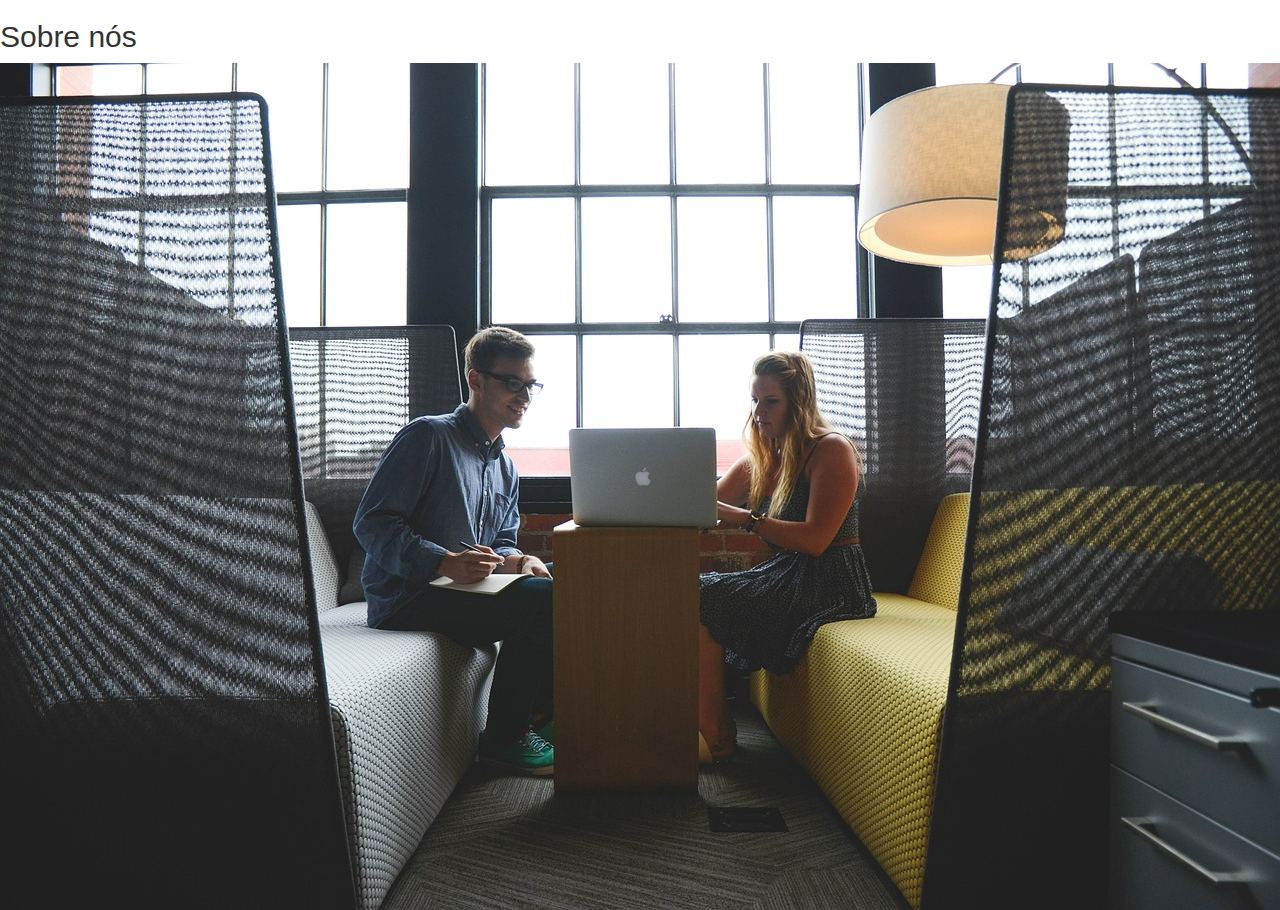
==== index.html @ f566f968 "Curso de Bootstrap da Alura: Aula 1" ====
<!DOCTYPE html>
<html lang="en">
<head>
    <meta charset="UTF-8">
    <link rel="stylesheet"
          href="https://maxcdn.bootstrapcdn.com/bootstrap/3.3.7/css/bootstrap.min.css"
          integrity="sha384-BVYiiSIFeK1dGmJRAkycuHAHRg32OmUcww7on3RYdg4Va+PmSTsz/K68vbdEjh4u"
          crossorigin="anonymous">
    <meta name="viewport" content="width=device-width, initial-scale=1">
    <title>Title</title>
</head>
<body>
    <h2>Sobre nós</h2>
    <img class="img-responsive" src="img/empresa.jpg" alt="Duas pessoas olhando um notebook">

</body>
</html>
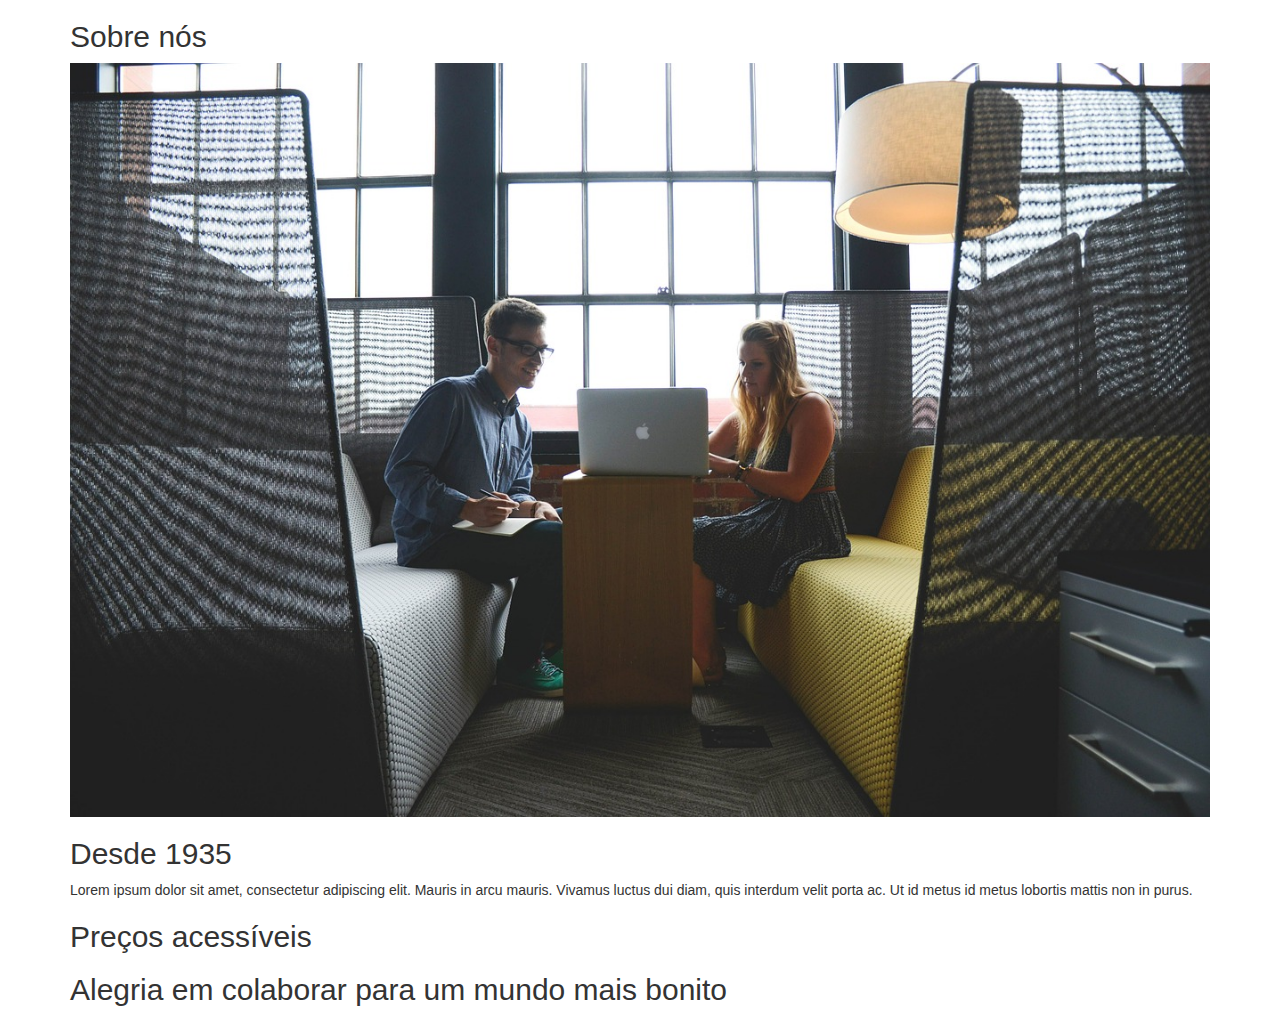
==== commit 801f2d71: "Curso de Bootstrap da Alura: Aula 2 - Fazendo seção sobre nós" ====
--- a/index.html
+++ b/index.html
@@ -6,12 +6,37 @@
           href="https://maxcdn.bootstrapcdn.com/bootstrap/3.3.7/css/bootstrap.min.css"
           integrity="sha384-BVYiiSIFeK1dGmJRAkycuHAHRg32OmUcww7on3RYdg4Va+PmSTsz/K68vbdEjh4u"
           crossorigin="anonymous">
+
     <meta name="viewport" content="width=device-width, initial-scale=1">
     <title>Title</title>
 </head>
 <body>
-    <h2>Sobre nós</h2>
-    <img class="img-responsive" src="img/empresa.jpg" alt="Duas pessoas olhando um notebook">
+    <div class="container">
+        <h2>Sobre nós</h2>
+        <img class="img-responsive" src="img/empresa.jpg" alt="Duas pessoas olhando um notebook">
 
+        <h2 data-toggle="collapse" data-target="#primeiro-paragrafo">Desde 1935</h2>
+        <p id="primeiro-paragrafo" class="collapse in">
+            Lorem ipsum dolor sit amet, consectetur adipiscing elit. Mauris in arcu mauris.
+            Vivamus luctus dui diam, quis interdum velit porta ac. Ut id metus id metus lobortis mattis non in purus.
+        </p>
+
+        <h2 data-toggle="collapse" data-target="#segundo-paragrafo">Preços acessíveis</h2>
+        <p id="segundo-paragrafo" class="collapse">
+            Lorem ipsum dolor sit amet, consectetur adipiscing elit. Mauris in arcu mauris.
+            Vivamus luctus dui diam, quis interdum velit porta ac. Ut id metus id metus lobortis mattis non in purus.
+        </p>
+
+        <h2 data-toggle="collapse" data-target="#terceiro-paragrafo">Alegria em colaborar para um mundo mais bonito</h2>
+        <p id="terceiro-paragrafo" class="collapse">
+            Lorem ipsum dolor sit amet, consectetur adipiscing elit. Mauris in arcu mauris.
+            Vivamus luctus dui diam, quis interdum velit porta ac. Ut id metus id metus lobortis mattis non in purus.
+        </p>
+    </div>
+
+<script src="https://code.jquery.com/jquery-1.12.4.min.js"></script>
+<script src="https://maxcdn.bootstrapcdn.com/bootstrap/3.3.7/js/bootstrap.min.js"
+            integrity="sha384-Tc5IQib027qvyjSMfHjOMaLkfuWVxZxUPnCJA7l2mCWNIpG9mGCD8wGNIcPD7Txa"
+            crossorigin="anonymous"></script>
 </body>
 </html>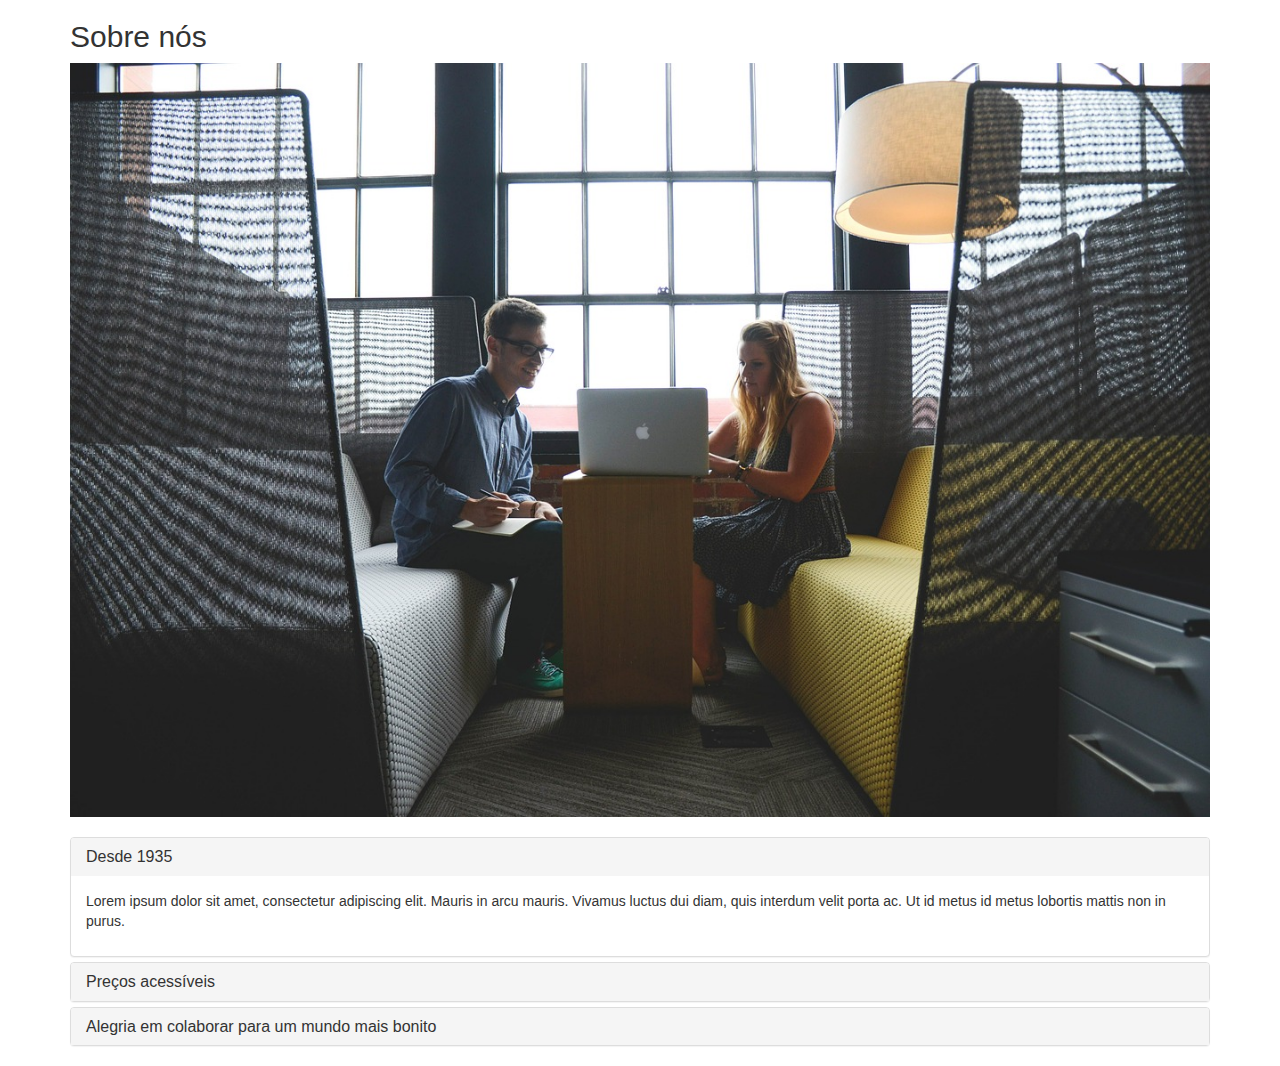
==== commit 3f2c16bc: "Curso de Bootstrap da Alura: Aula 2 - Estilizando seção sobre nós" ====
--- a/index.html
+++ b/index.html
@@ -8,6 +8,7 @@
           crossorigin="anonymous">
 
     <meta name="viewport" content="width=device-width, initial-scale=1">
+    <link rel="stylesheet" href="css/style.css">
     <title>Title</title>
 </head>
 <body>
@@ -15,23 +16,56 @@
         <h2>Sobre nós</h2>
         <img class="img-responsive" src="img/empresa.jpg" alt="Duas pessoas olhando um notebook">
 
-        <h2 data-toggle="collapse" data-target="#primeiro-paragrafo">Desde 1935</h2>
-        <p id="primeiro-paragrafo" class="collapse in">
-            Lorem ipsum dolor sit amet, consectetur adipiscing elit. Mauris in arcu mauris.
-            Vivamus luctus dui diam, quis interdum velit porta ac. Ut id metus id metus lobortis mattis non in purus.
-        </p>
+        <div class="panel-group" id="paineis-sobre">
+            <div class="panel panel-default">
+                <div class="panel-heading">
+                    <h3 class="panel-title" data-toggle="collapse" data-target="#primeiro-paragrafo" data-parent="#paineis-sobre">
+                        Desde 1935
+                    </h3>
+                </div>
+                <div id="primeiro-paragrafo" class="collapse in">
+                    <div class="panel-body">
+                        <p>
+                            Lorem ipsum dolor sit amet, consectetur adipiscing elit. Mauris in arcu mauris.
+                            Vivamus luctus dui diam, quis interdum velit porta ac. Ut id metus id metus lobortis mattis non in purus.
+                        </p>
+                    </div>
+                </div>
+            </div>
 
-        <h2 data-toggle="collapse" data-target="#segundo-paragrafo">Preços acessíveis</h2>
-        <p id="segundo-paragrafo" class="collapse">
-            Lorem ipsum dolor sit amet, consectetur adipiscing elit. Mauris in arcu mauris.
-            Vivamus luctus dui diam, quis interdum velit porta ac. Ut id metus id metus lobortis mattis non in purus.
-        </p>
+            <div class="panel panel-default">
+                <div class="panel-heading">
+                    <h3 class="panel-title" data-toggle="collapse" data-target="#segundo-paragrafo" data-parent="#paineis-sobre">
+                        Preços acessíveis
+                    </h3>
+                </div>
+                <div id="segundo-paragrafo" class="collapse">
+                    <div class="panel-body">
+                        <p>
+                            Lorem ipsum dolor sit amet, consectetur adipiscing elit. Mauris in arcu mauris.
+                            Vivamus luctus dui diam, quis interdum velit porta ac. Ut id metus id metus lobortis mattis non in purus.
+                        </p>
+                    </div>
+                </div>
+            </div>
 
-        <h2 data-toggle="collapse" data-target="#terceiro-paragrafo">Alegria em colaborar para um mundo mais bonito</h2>
-        <p id="terceiro-paragrafo" class="collapse">
-            Lorem ipsum dolor sit amet, consectetur adipiscing elit. Mauris in arcu mauris.
-            Vivamus luctus dui diam, quis interdum velit porta ac. Ut id metus id metus lobortis mattis non in purus.
-        </p>
+            <div class="panel panel-default">
+                <div class="panel-heading">
+                    <h3 class="panel-title" data-toggle="collapse" data-target="#terceiro-paragrafo" data-parent="#paineis-sobre">
+                        Alegria em colaborar para um mundo mais bonito
+                    </h3>
+                </div>
+                <div id="terceiro-paragrafo" class="collapse">
+                    <div class="panel-body">
+                        <p>
+                            Lorem ipsum dolor sit amet, consectetur adipiscing elit. Mauris in arcu mauris.
+                            Vivamus luctus dui diam, quis interdum velit porta ac. Ut id metus id metus lobortis mattis non in purus.
+                        </p>
+                    </div>
+                </div>
+            </div>
+        </div>
+
     </div>
 
 <script src="https://code.jquery.com/jquery-1.12.4.min.js"></script>
--- a/css/style.css
+++ b/css/style.css
@@ -0,0 +1,3 @@
+#paineis-sobre {
+    margin-top: 20px;
+}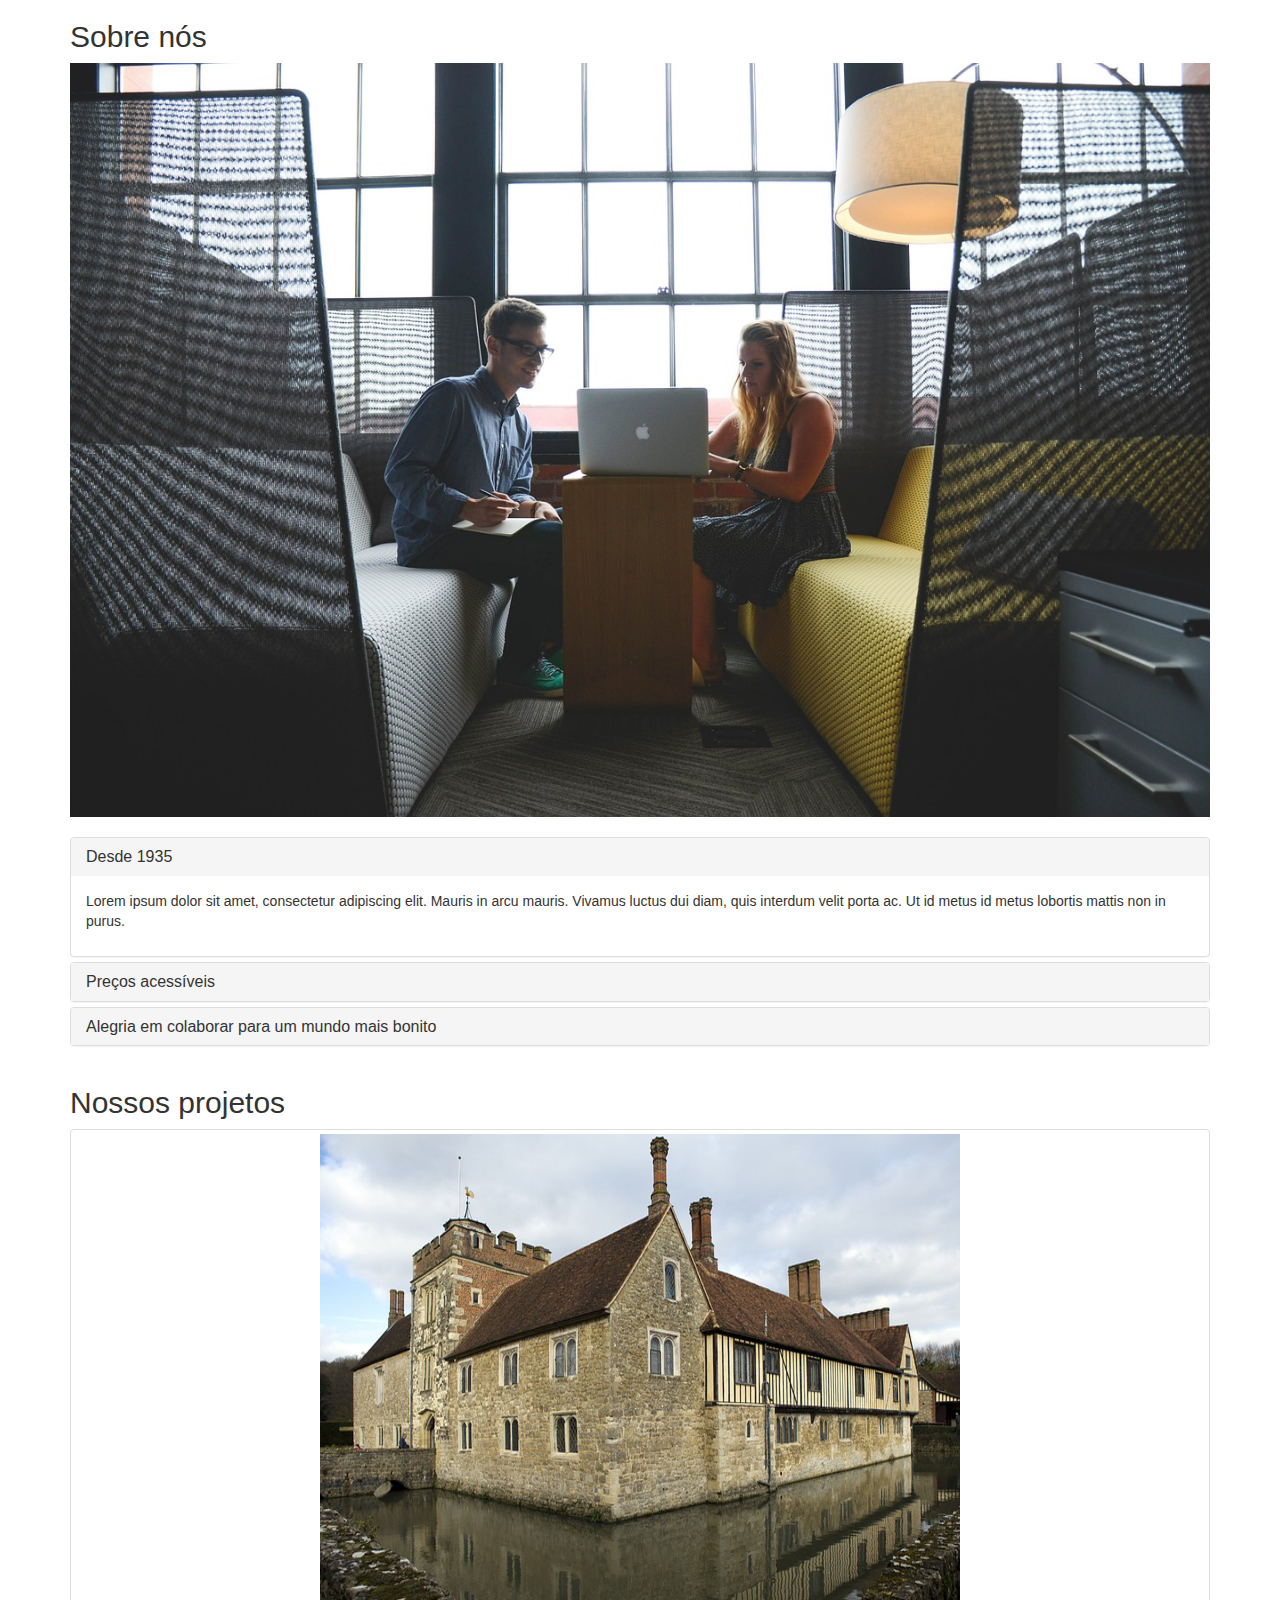
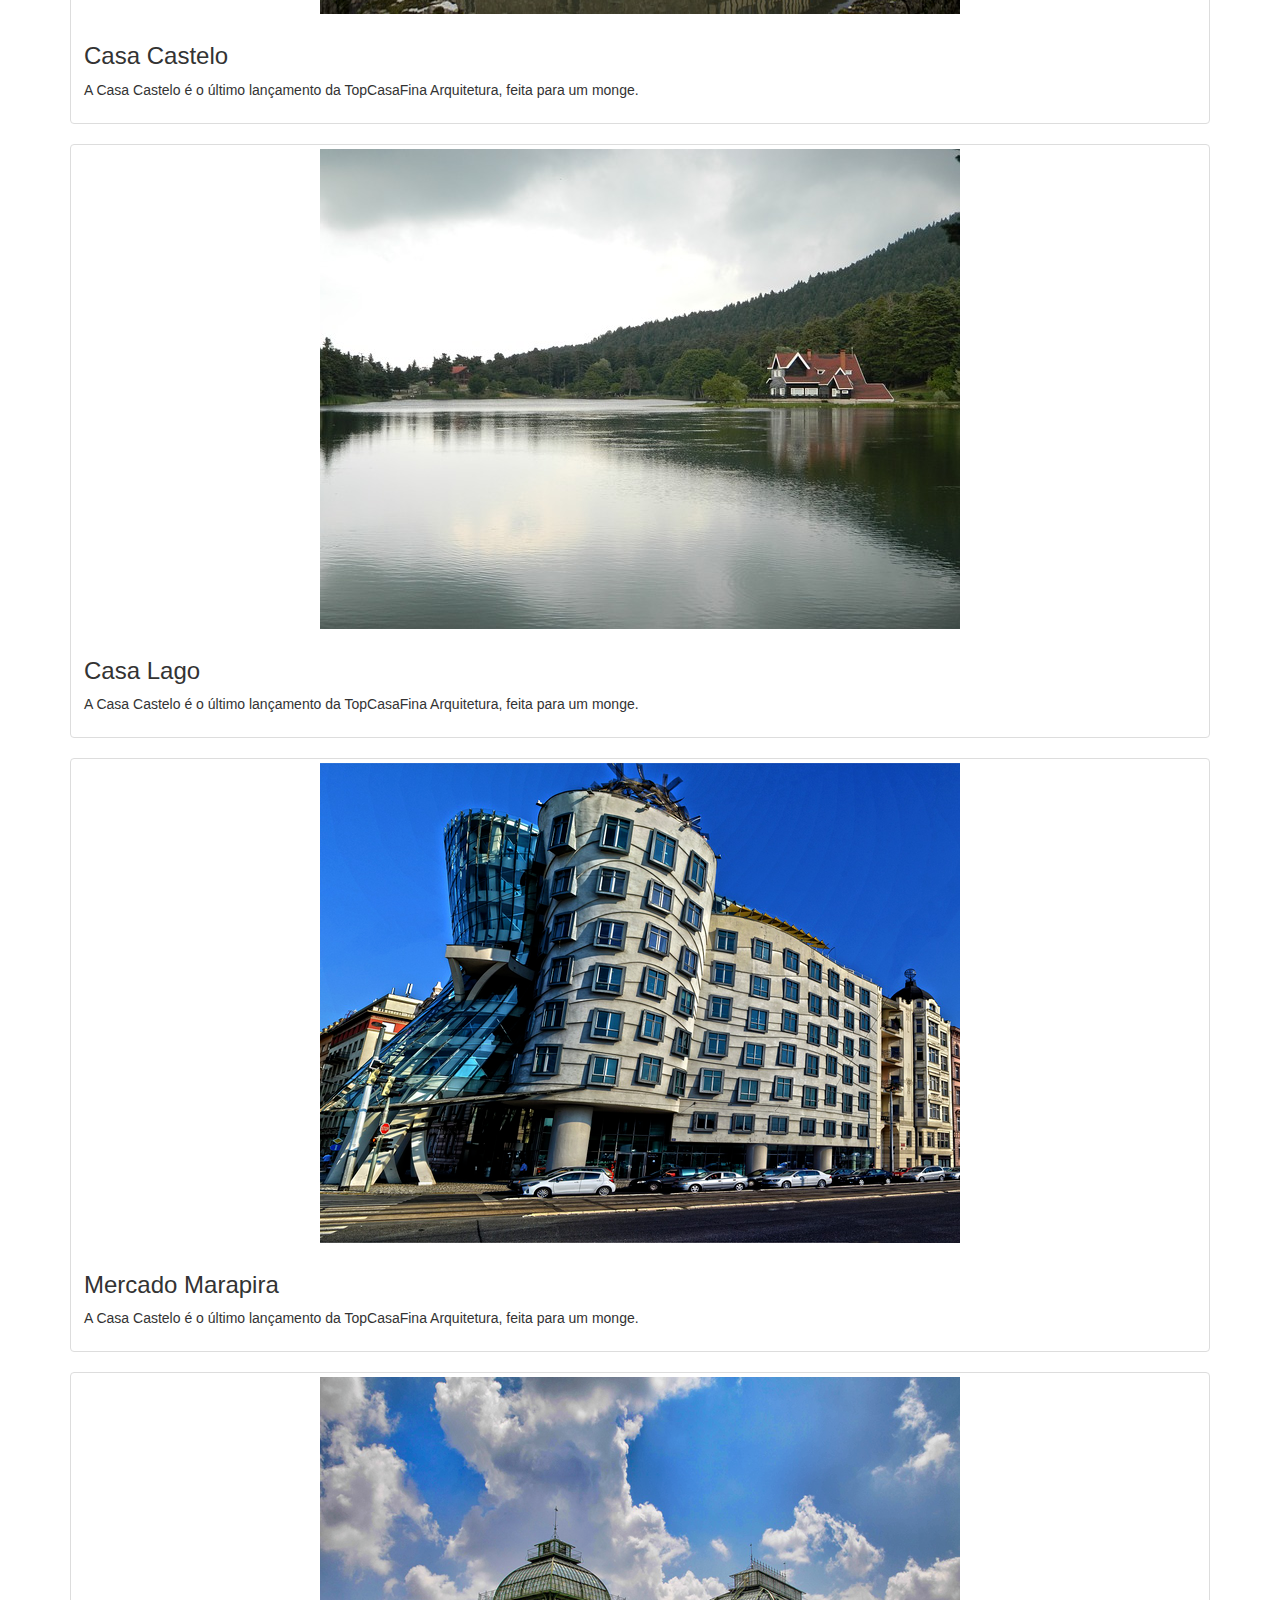
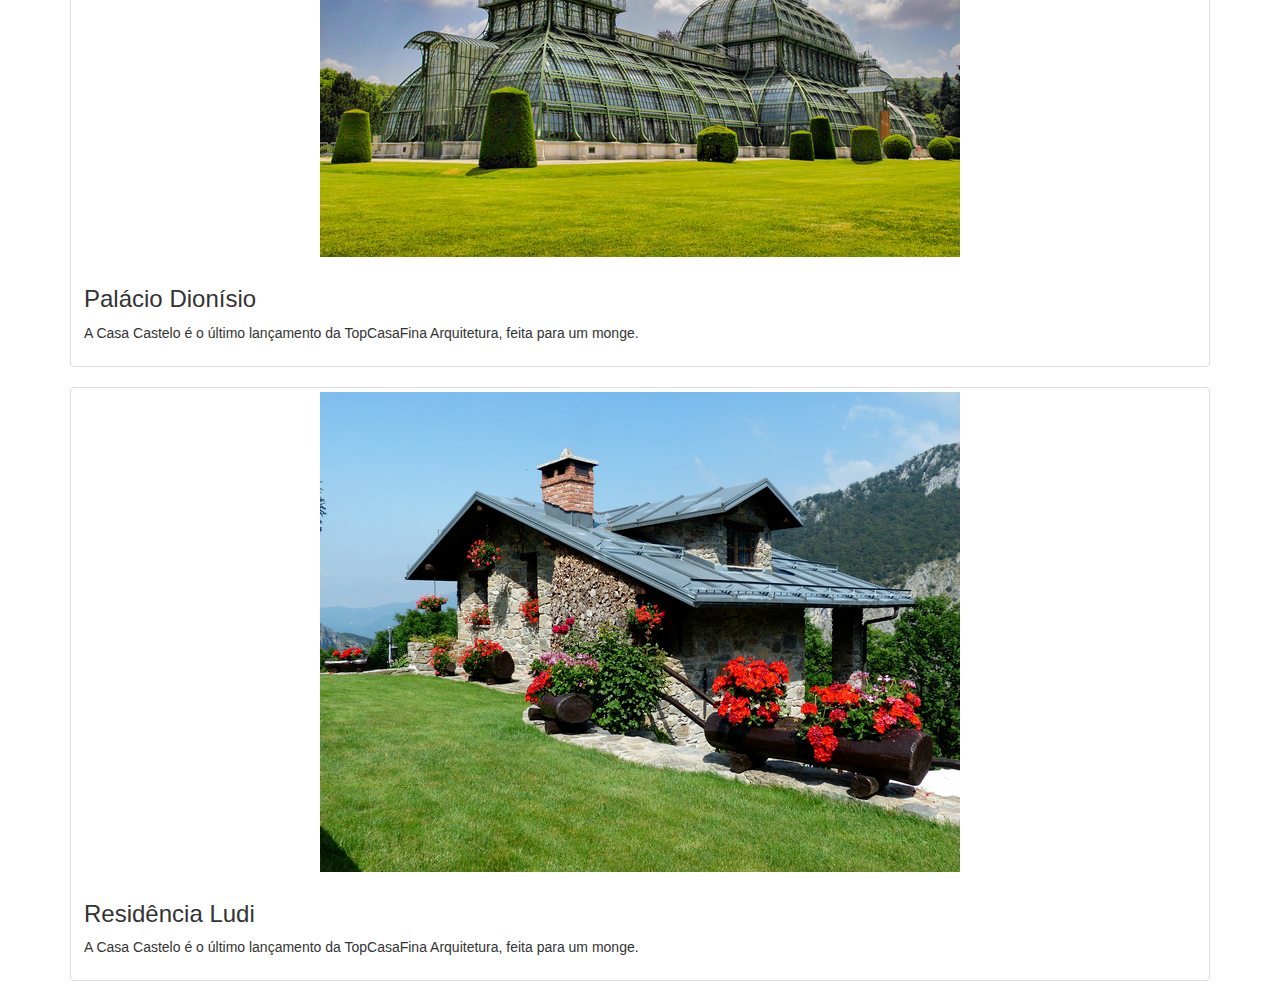
==== commit 689b808b: "Curso de Bootstrap da Alura: Aula 3 - Mostrando os projetos da empresa" ====
--- a/index.html
+++ b/index.html
@@ -12,61 +12,105 @@
     <title>Title</title>
 </head>
 <body>
-    <div class="container">
-        <h2>Sobre nós</h2>
-        <img class="img-responsive" src="img/empresa.jpg" alt="Duas pessoas olhando um notebook">
+<div class="container">
+    <h2>Sobre nós</h2>
+    <img class="img-responsive" src="img/empresa.jpg" alt="Duas pessoas olhando um notebook">
 
-        <div class="panel-group" id="paineis-sobre">
-            <div class="panel panel-default">
-                <div class="panel-heading">
-                    <h3 class="panel-title" data-toggle="collapse" data-target="#primeiro-paragrafo" data-parent="#paineis-sobre">
-                        Desde 1935
-                    </h3>
-                </div>
-                <div id="primeiro-paragrafo" class="collapse in">
-                    <div class="panel-body">
-                        <p>
-                            Lorem ipsum dolor sit amet, consectetur adipiscing elit. Mauris in arcu mauris.
-                            Vivamus luctus dui diam, quis interdum velit porta ac. Ut id metus id metus lobortis mattis non in purus.
-                        </p>
-                    </div>
-                </div>
+    <div class="panel-group" id="paineis-sobre">
+        <div class="panel panel-default">
+            <div class="panel-heading">
+                <h3 class="panel-title" data-toggle="collapse" data-target="#primeiro-paragrafo" data-parent="#paineis-sobre">
+                    Desde 1935
+                </h3>
             </div>
-
-            <div class="panel panel-default">
-                <div class="panel-heading">
-                    <h3 class="panel-title" data-toggle="collapse" data-target="#segundo-paragrafo" data-parent="#paineis-sobre">
-                        Preços acessíveis
-                    </h3>
-                </div>
-                <div id="segundo-paragrafo" class="collapse">
-                    <div class="panel-body">
-                        <p>
-                            Lorem ipsum dolor sit amet, consectetur adipiscing elit. Mauris in arcu mauris.
-                            Vivamus luctus dui diam, quis interdum velit porta ac. Ut id metus id metus lobortis mattis non in purus.
-                        </p>
-                    </div>
-                </div>
-            </div>
-
-            <div class="panel panel-default">
-                <div class="panel-heading">
-                    <h3 class="panel-title" data-toggle="collapse" data-target="#terceiro-paragrafo" data-parent="#paineis-sobre">
-                        Alegria em colaborar para um mundo mais bonito
-                    </h3>
-                </div>
-                <div id="terceiro-paragrafo" class="collapse">
-                    <div class="panel-body">
-                        <p>
-                            Lorem ipsum dolor sit amet, consectetur adipiscing elit. Mauris in arcu mauris.
-                            Vivamus luctus dui diam, quis interdum velit porta ac. Ut id metus id metus lobortis mattis non in purus.
-                        </p>
-                    </div>
+            <div id="primeiro-paragrafo" class="collapse in">
+                <div class="panel-body">
+                    <p>
+                        Lorem ipsum dolor sit amet, consectetur adipiscing elit. Mauris in arcu mauris.
+                        Vivamus luctus dui diam, quis interdum velit porta ac. Ut id metus id metus lobortis mattis non in purus.
+                    </p>
                 </div>
             </div>
         </div>
 
+        <div class="panel panel-default">
+            <div class="panel-heading">
+                <h3 class="panel-title" data-toggle="collapse" data-target="#segundo-paragrafo" data-parent="#paineis-sobre">
+                    Preços acessíveis
+                </h3>
+            </div>
+            <div id="segundo-paragrafo" class="collapse">
+                <div class="panel-body">
+                    <p>
+                        Lorem ipsum dolor sit amet, consectetur adipiscing elit. Mauris in arcu mauris.
+                        Vivamus luctus dui diam, quis interdum velit porta ac. Ut id metus id metus lobortis mattis non in purus.
+                    </p>
+                </div>
+            </div>
+        </div>
+
+        <div class="panel panel-default">
+            <div class="panel-heading">
+                <h3 class="panel-title" data-toggle="collapse" data-target="#terceiro-paragrafo" data-parent="#paineis-sobre">
+                    Alegria em colaborar para um mundo mais bonito
+                </h3>
+            </div>
+            <div id="terceiro-paragrafo" class="collapse">
+                <div class="panel-body">
+                    <p>
+                        Lorem ipsum dolor sit amet, consectetur adipiscing elit. Mauris in arcu mauris.
+                        Vivamus luctus dui diam, quis interdum velit porta ac. Ut id metus id metus lobortis mattis non in purus.
+                    </p>
+                </div>
+            </div>
+        </div>
     </div>
+
+</div>
+
+<div class="container">
+    <h2>Nossos projetos</h2>
+
+    <figure class="thumbnail">
+        <img src="img/projetos/casa-castelo.png" alt="Foto da Casa Castelo">
+        <figcaption class="caption">
+            <h3>Casa Castelo</h3>
+            <p>A Casa Castelo é o último lançamento da TopCasaFina Arquitetura, feita para um monge.</p>
+        </figcaption>
+    </figure>
+
+    <figure class="thumbnail">
+        <img src="img/projetos/casa-lago.png" alt="Foto da Casa Lago">
+        <figcaption class="caption">
+            <h3>Casa Lago</h3>
+            <p>A Casa Castelo é o último lançamento da TopCasaFina Arquitetura, feita para um monge.</p>
+        </figcaption>
+    </figure>
+
+    <figure class="thumbnail">
+        <img src="img/projetos/mercado-marapira.png" alt="Foto do Mercado Marapira">
+        <figcaption class="caption">
+            <h3>Mercado Marapira</h3>
+            <p>A Casa Castelo é o último lançamento da TopCasaFina Arquitetura, feita para um monge.</p>
+        </figcaption>
+    </figure>
+
+    <figure class="thumbnail">
+        <img src="img/projetos/palacio-dionisio.png" alt="Foto do Palácio Dionísio">
+        <figcaption class="caption">
+            <h3>Palácio Dionísio</h3>
+            <p>A Casa Castelo é o último lançamento da TopCasaFina Arquitetura, feita para um monge.</p>
+        </figcaption>
+    </figure>
+
+    <figure class="thumbnail">
+        <img src="img/projetos/residencia-ludi.png" alt="Foto da Residência Ludi">
+        <figcaption class="caption">
+            <h3>Residência Ludi</h3>
+            <p>A Casa Castelo é o último lançamento da TopCasaFina Arquitetura, feita para um monge.</p>
+        </figcaption>
+    </figure>
+</div>
 
 <script src="https://code.jquery.com/jquery-1.12.4.min.js"></script>
 <script src="https://maxcdn.bootstrapcdn.com/bootstrap/3.3.7/js/bootstrap.min.js"
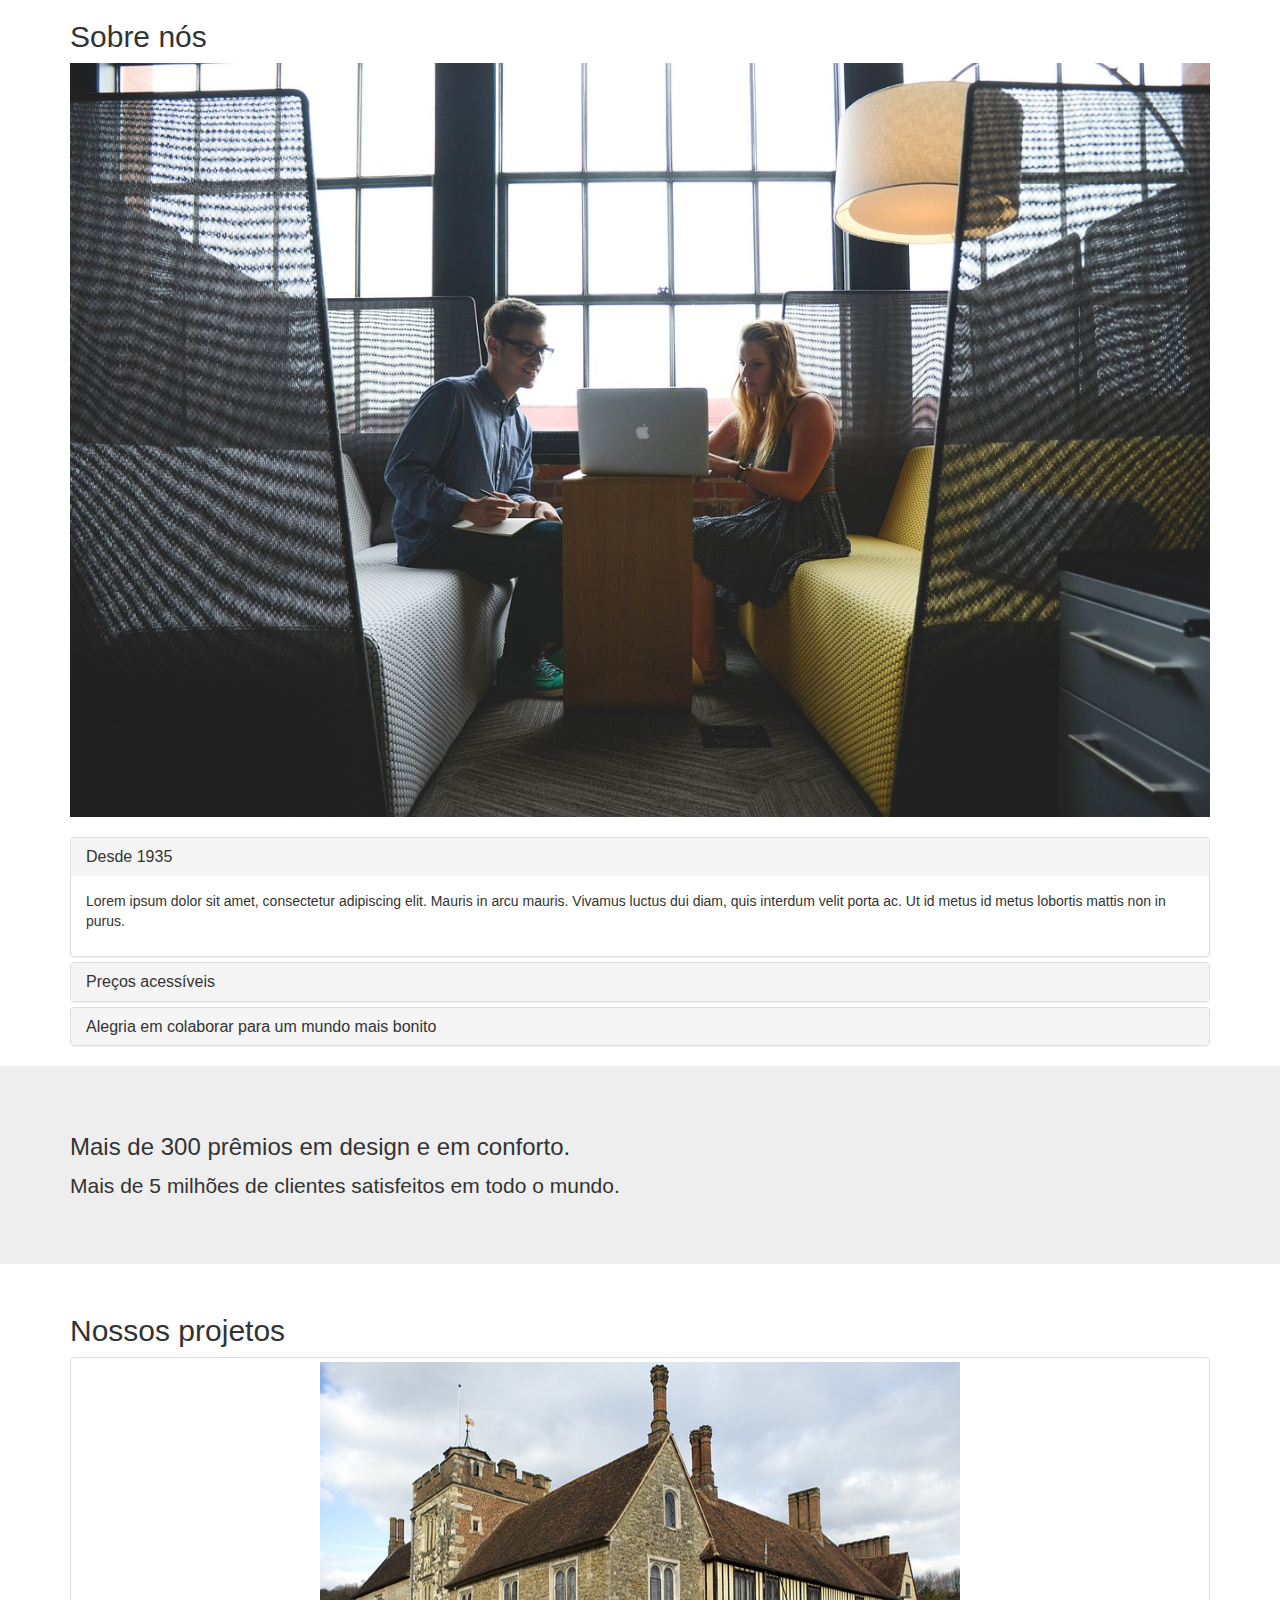
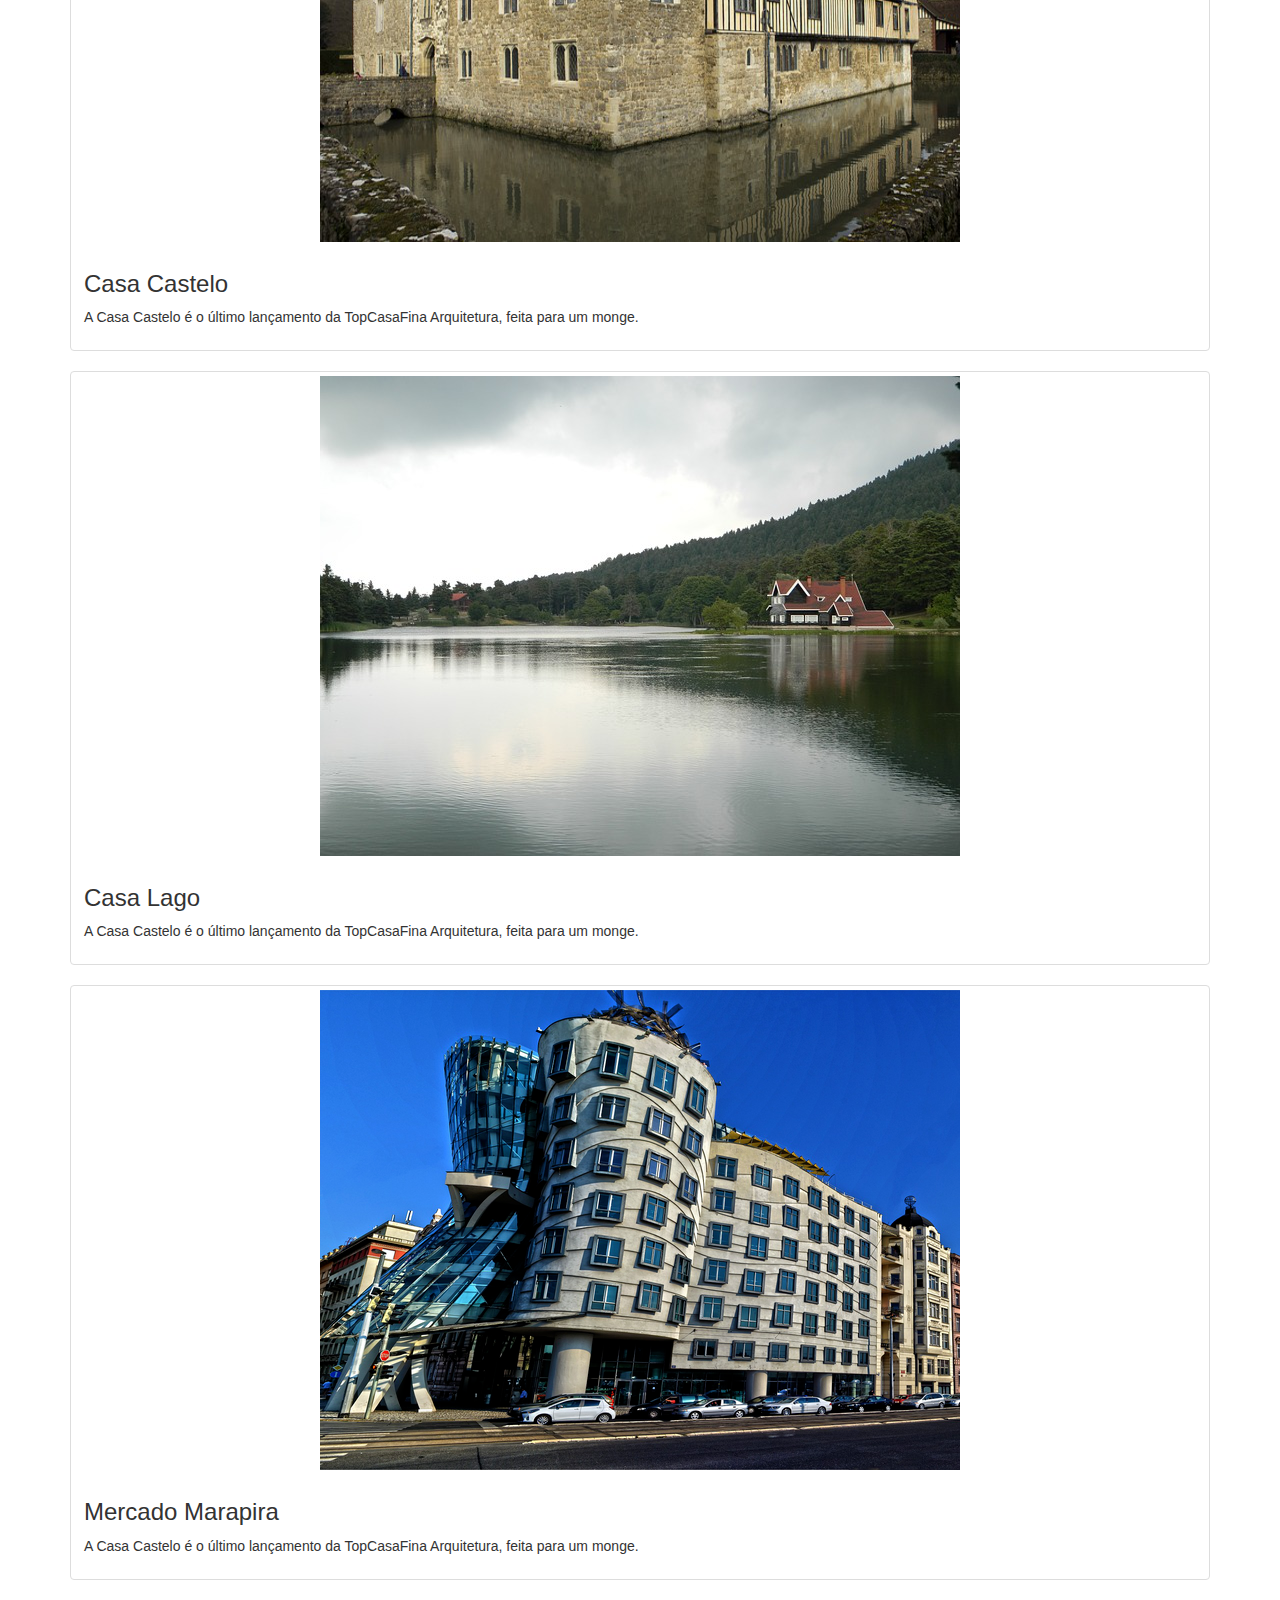
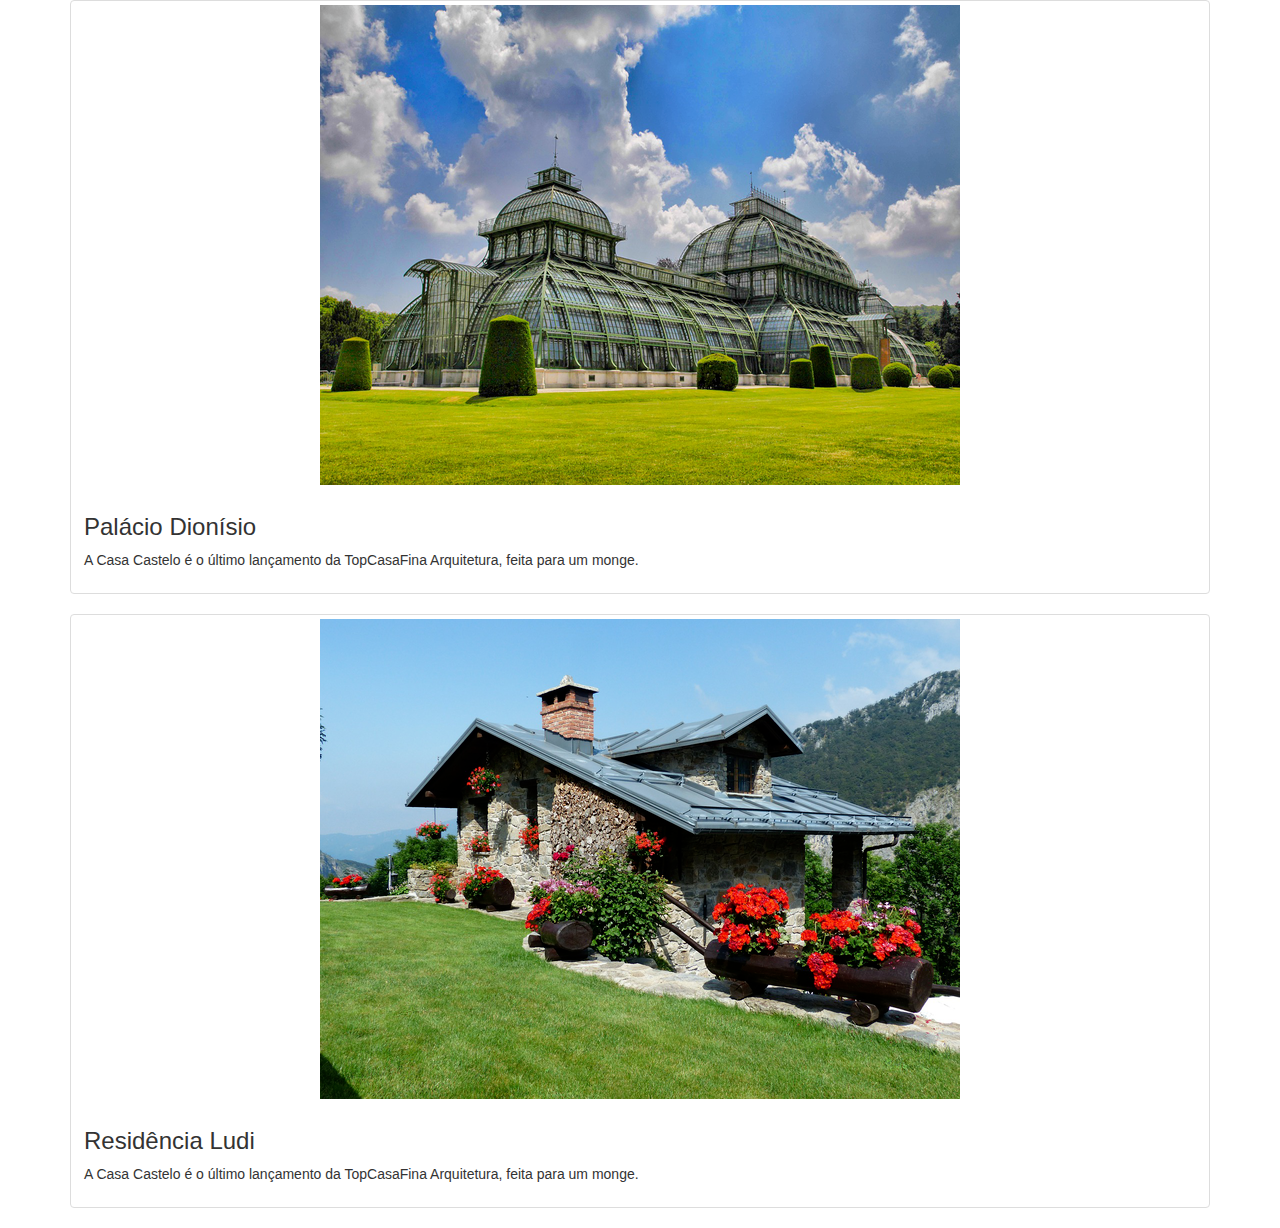
==== commit 264d594d: "Curso de Bootstrap da Alura: Aula 3 - Separando em seções e componente jumbotron" ====
--- a/index.html
+++ b/index.html
@@ -12,7 +12,7 @@
     <title>Title</title>
 </head>
 <body>
-<div class="container">
+<section class="container">
     <h2>Sobre nós</h2>
     <img class="img-responsive" src="img/empresa.jpg" alt="Duas pessoas olhando um notebook">
 
@@ -66,9 +66,16 @@
         </div>
     </div>
 
+</section>
+
+<div class="jumbotron">
+    <div class="container">
+        <h3>Mais de 300 prêmios em design e em conforto.</h3>
+        <p>Mais de 5 milhões de clientes satisfeitos em todo o mundo.</p>
+    </div>
 </div>
 
-<div class="container">
+<section class="container">
     <h2>Nossos projetos</h2>
 
     <figure class="thumbnail">
@@ -110,7 +117,7 @@
             <p>A Casa Castelo é o último lançamento da TopCasaFina Arquitetura, feita para um monge.</p>
         </figcaption>
     </figure>
-</div>
+</section>
 
 <script src="https://code.jquery.com/jquery-1.12.4.min.js"></script>
 <script src="https://maxcdn.bootstrapcdn.com/bootstrap/3.3.7/js/bootstrap.min.js"
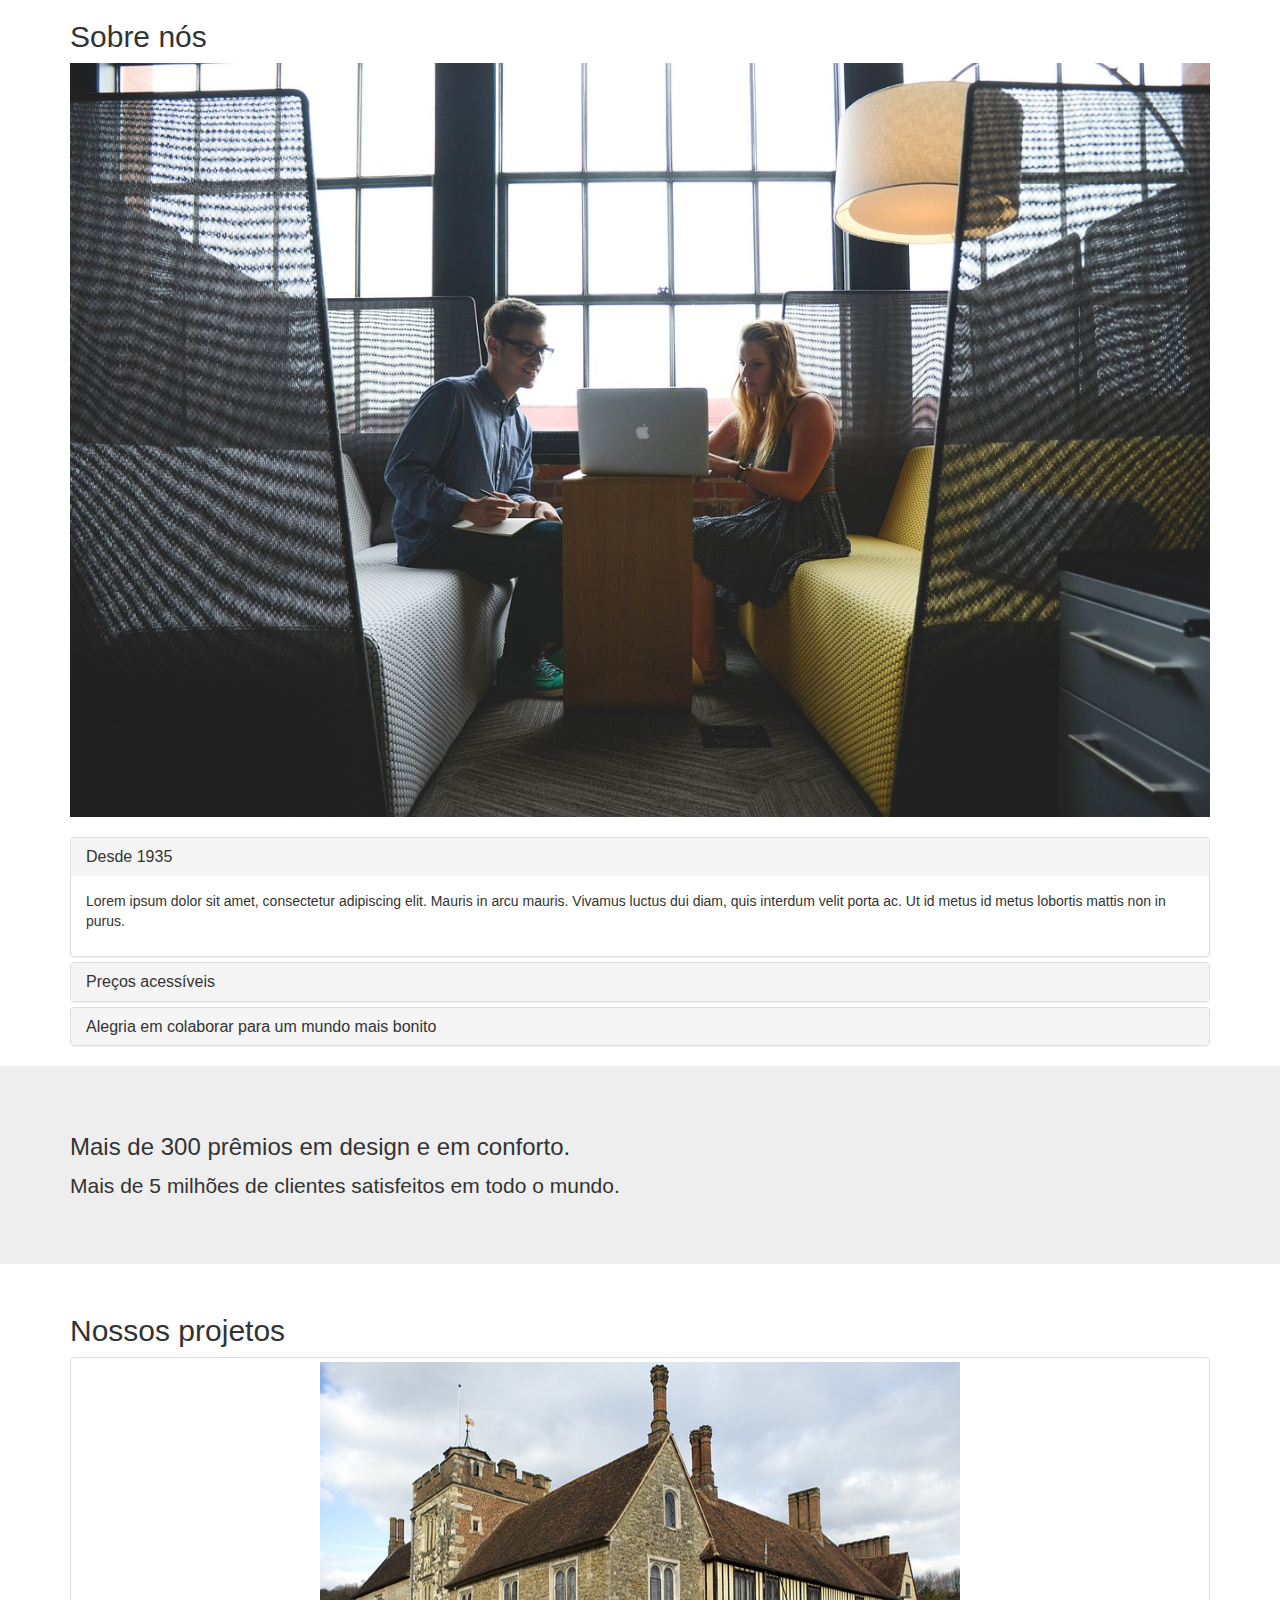
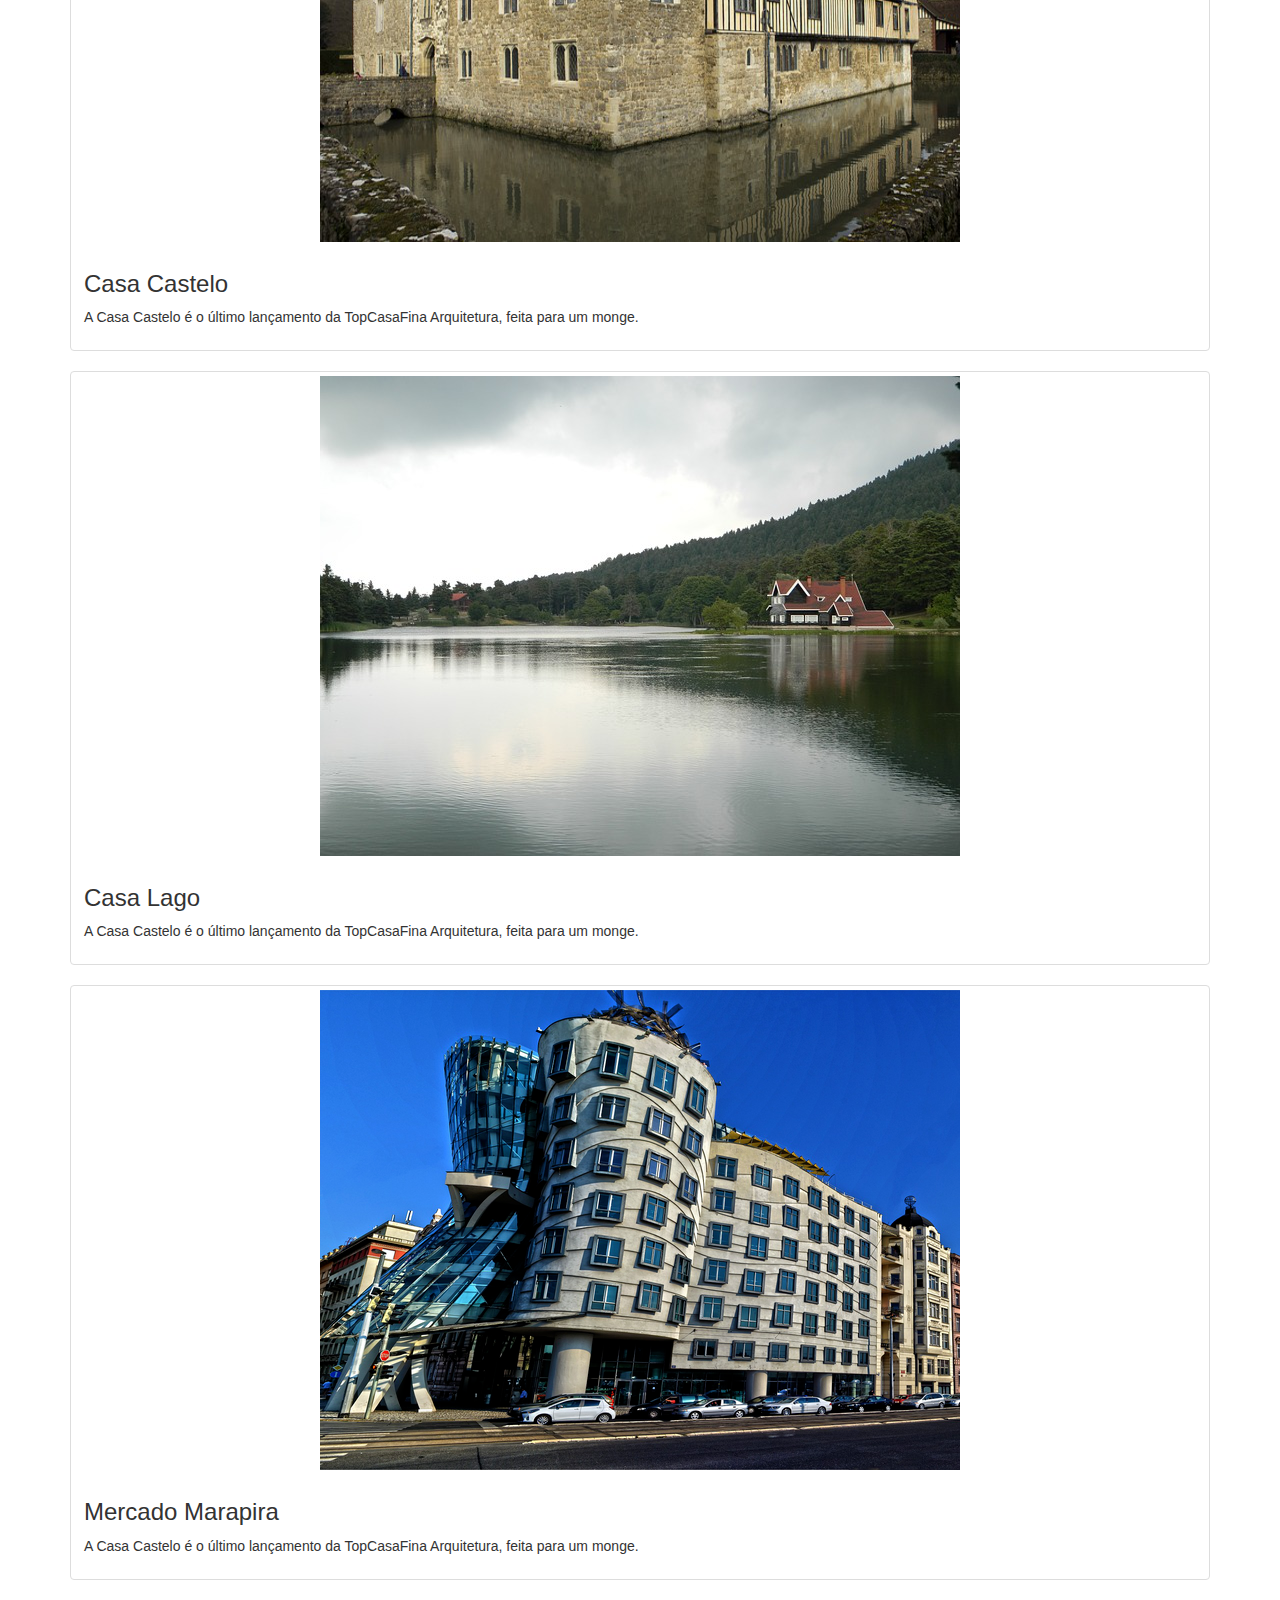
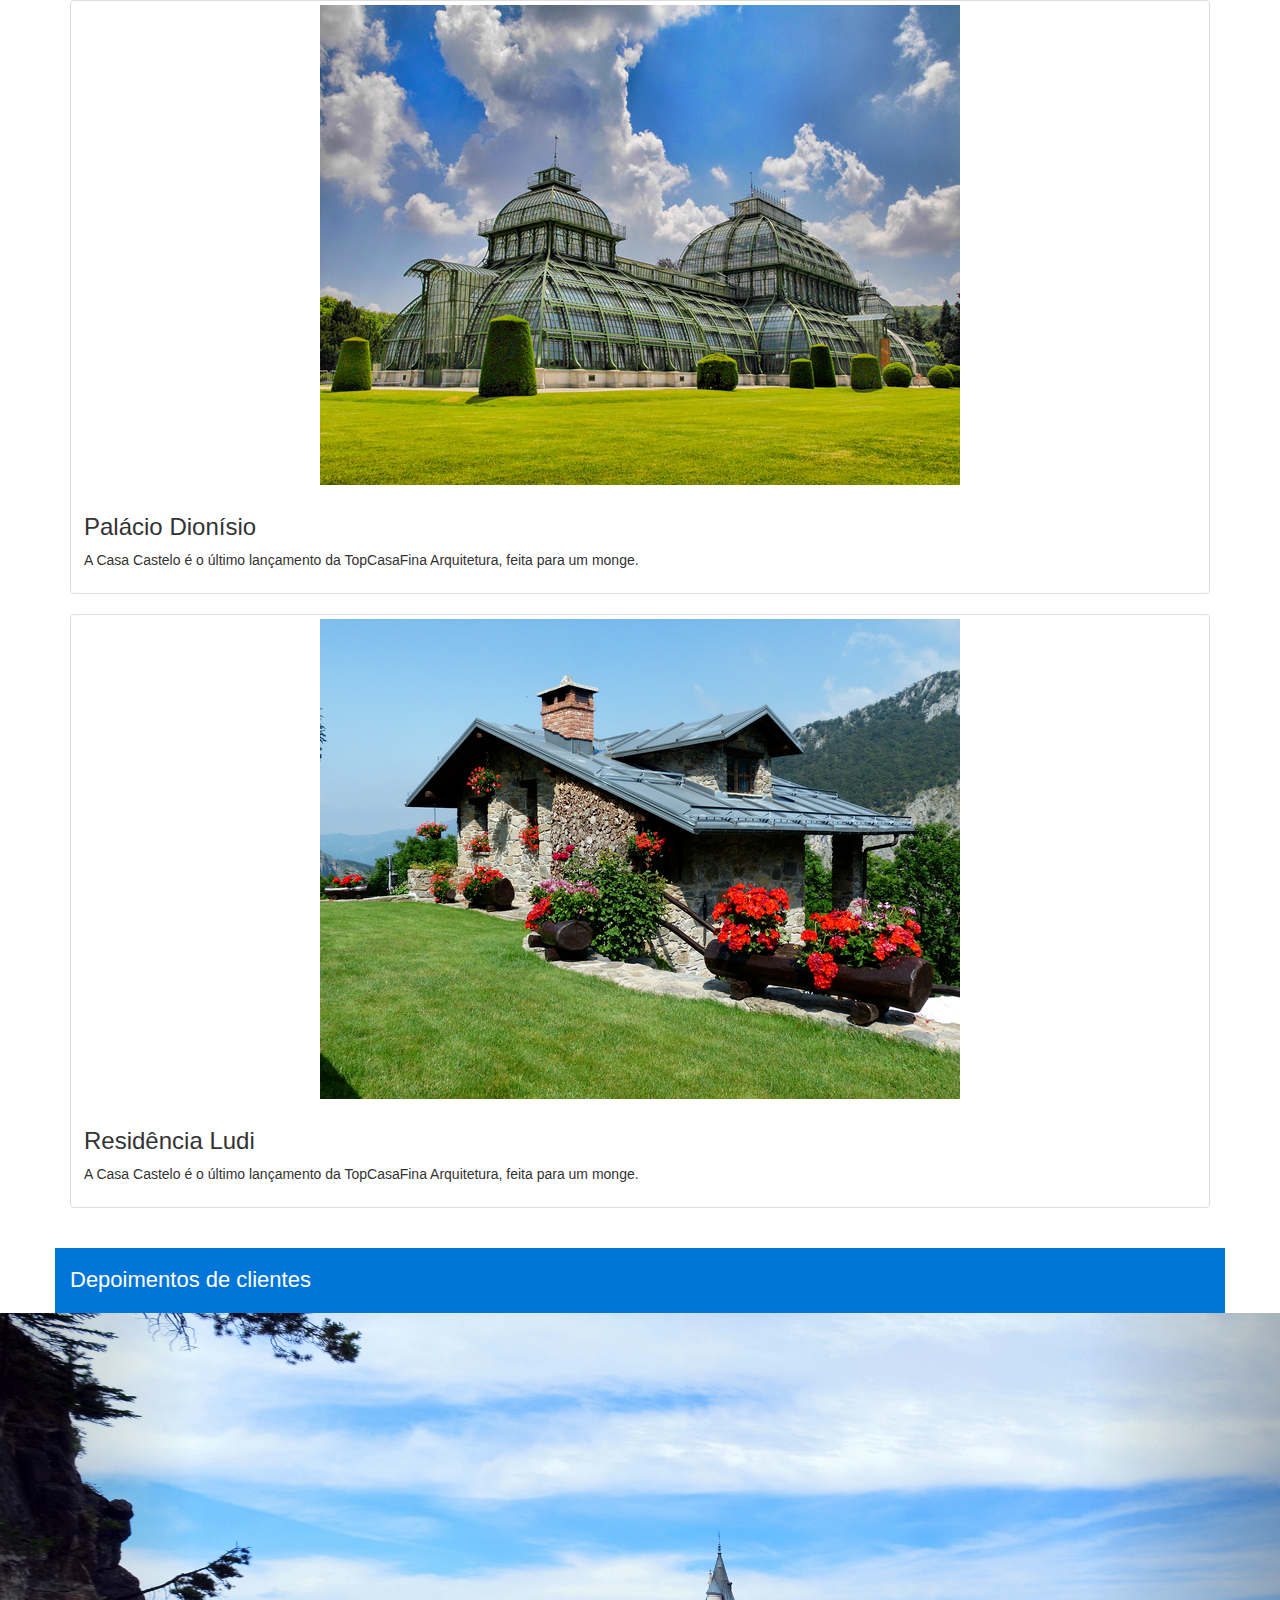
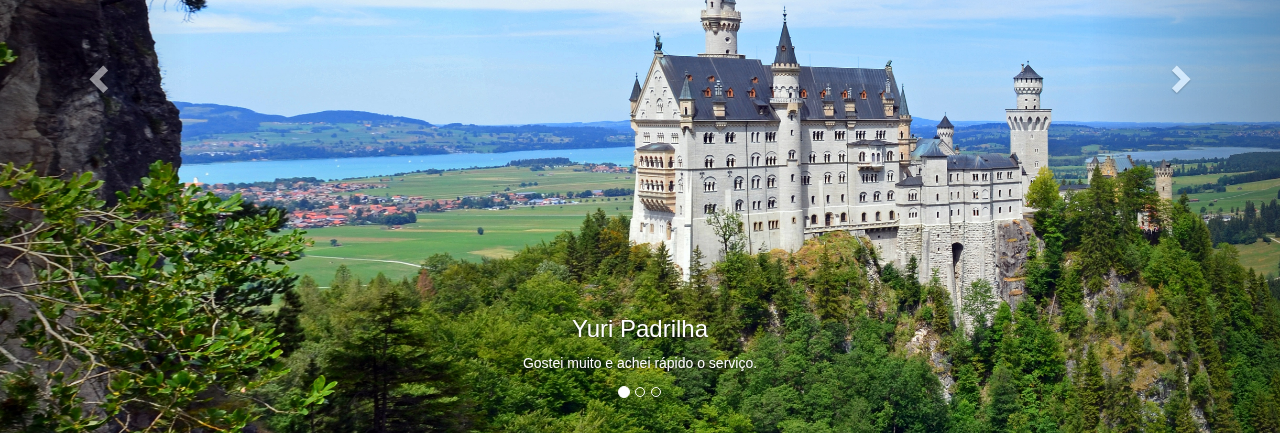
==== commit 376ebd96: "Curso de Bootstrap da Alura: Aula 4 - Componente Carrossel" ====
--- a/index.html
+++ b/index.html
@@ -119,6 +119,55 @@
     </figure>
 </section>
 
+<section>
+    <h2 class="titulo-depoimentos container">Depoimentos de clientes</h2>
+
+
+        <div id="carousel-example-generic" class="carousel slide" data-ride="carousel">
+            <!-- Indicators -->
+            <ol class="carousel-indicators">
+                <li data-target="#carousel-example-generic" data-slide-to="0" class="active"></li>
+                <li data-target="#carousel-example-generic" data-slide-to="1"></li>
+                <li data-target="#carousel-example-generic" data-slide-to="2"></li>
+            </ol>
+
+            <!-- Wrapper for slides -->
+            <div class="carousel-inner" role="listbox">
+                <div class="item active">
+                    <img src="img/depoimentos/depoimento1.png" alt="">
+                    <div class="carousel-caption">
+                        <h3>Yuri Padrilha</h3>
+                        <p>Gostei muito e achei rápido o serviço.</p>
+                    </div>
+                </div>
+                <div class="item">
+                    <img src="img/depoimentos/depoimento2.png" alt="">
+                    <div class="carousel-caption">
+                        <h3>Yuri Padrilha</h3>
+                        <p>Excelente trabalho.</p>
+                    </div>
+                </div>
+                <div class="item">
+                    <img src="img/depoimentos/depoimento3.png" alt="">
+                    <div class="carousel-caption">
+                        <h3>Yuri Padrilha</h3>
+                        <p>Gostei, competência em primeiro lugar.</p>
+                    </div>
+                </div>
+            </div>
+
+            <!-- Controls -->
+            <a class="left carousel-control" href="#carousel-example-generic" role="button" data-slide="prev">
+                <span class="glyphicon glyphicon-chevron-left" aria-hidden="true"></span>
+                <span class="sr-only">Previous</span>
+            </a>
+            <a class="right carousel-control" href="#carousel-example-generic" role="button" data-slide="next">
+                <span class="glyphicon glyphicon-chevron-right" aria-hidden="true"></span>
+                <span class="sr-only">Next</span>
+            </a>
+        </div>
+</section>
+
 <script src="https://code.jquery.com/jquery-1.12.4.min.js"></script>
 <script src="https://maxcdn.bootstrapcdn.com/bootstrap/3.3.7/js/bootstrap.min.js"
             integrity="sha384-Tc5IQib027qvyjSMfHjOMaLkfuWVxZxUPnCJA7l2mCWNIpG9mGCD8wGNIcPD7Txa"
--- a/css/style.css
+++ b/css/style.css
@@ -1,3 +1,12 @@
 #paineis-sobre {
     margin-top: 20px;
+}
+
+.titulo-depoimentos {
+    background-color: #0275D8;
+    padding-top: 20px;
+    padding-bottom: 20px;
+    color: #FFF;
+    margin-bottom: 0;
+    font-size: 22px;
 }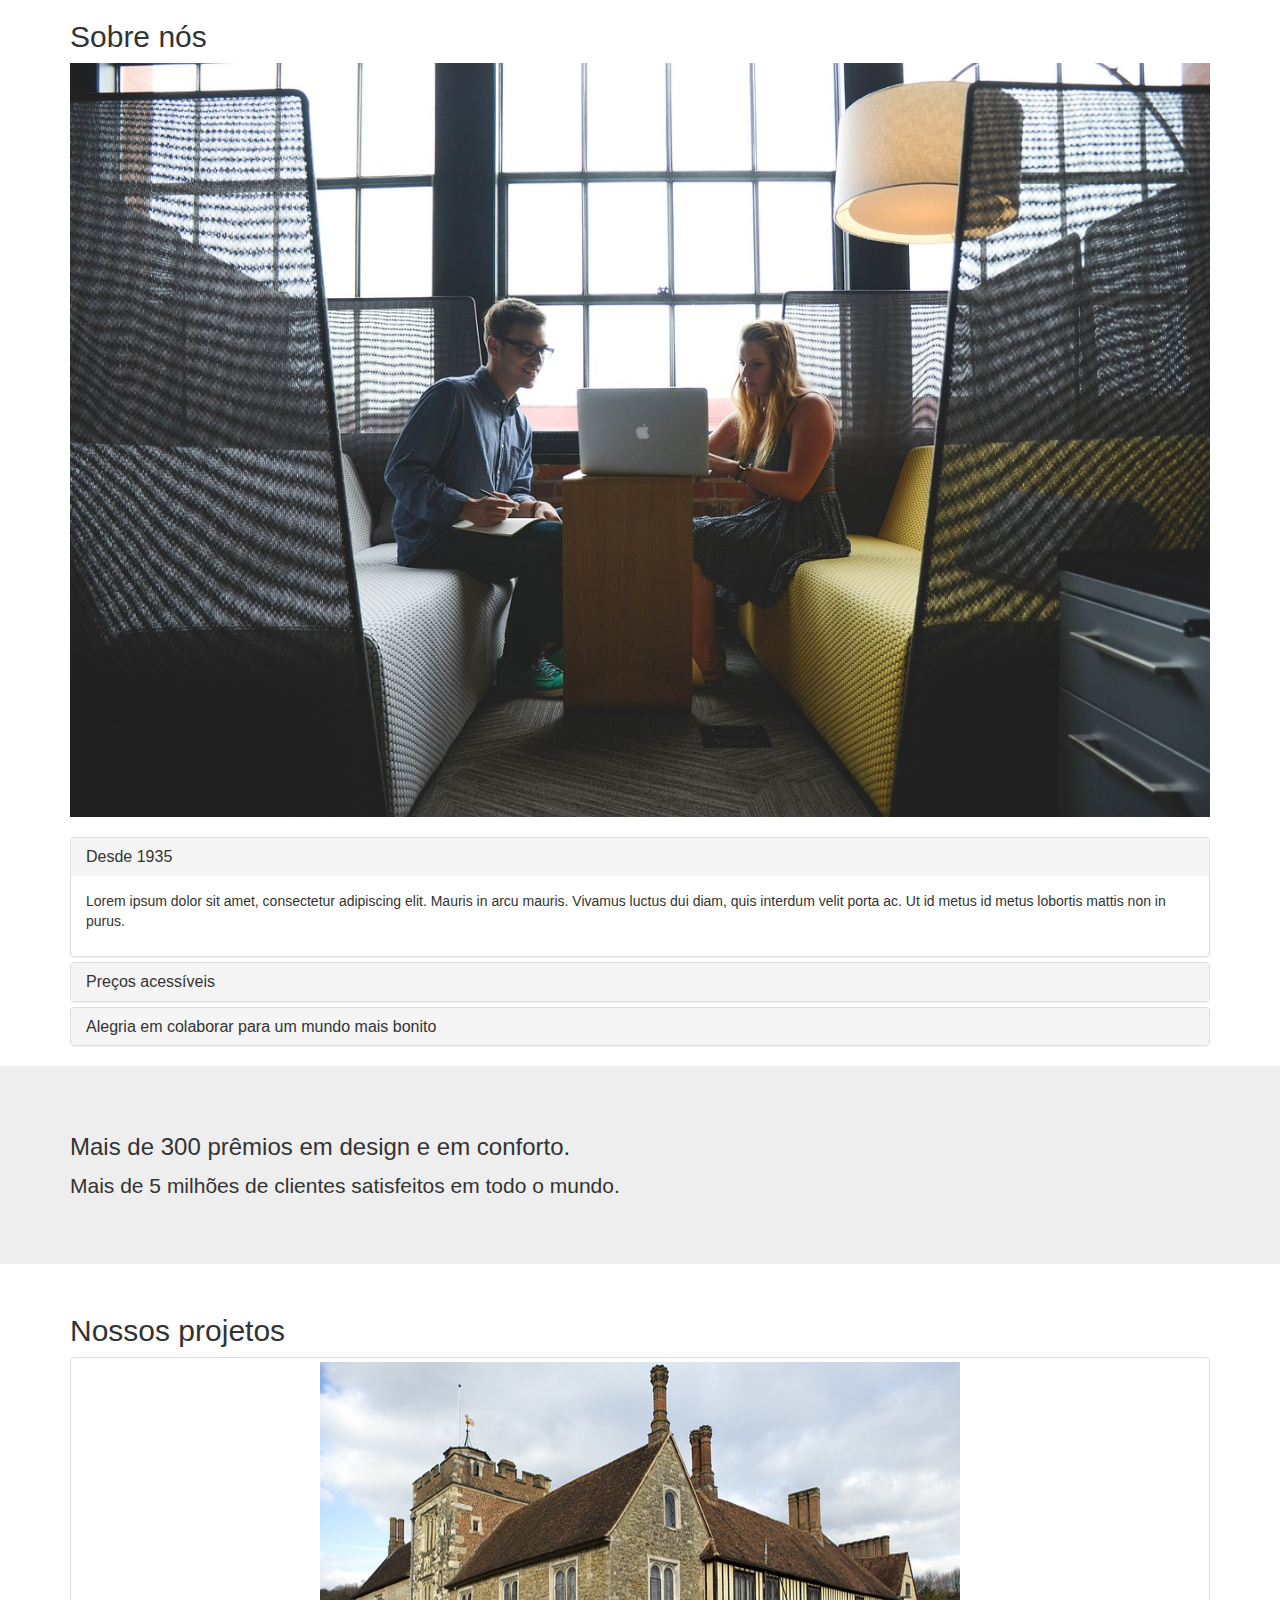
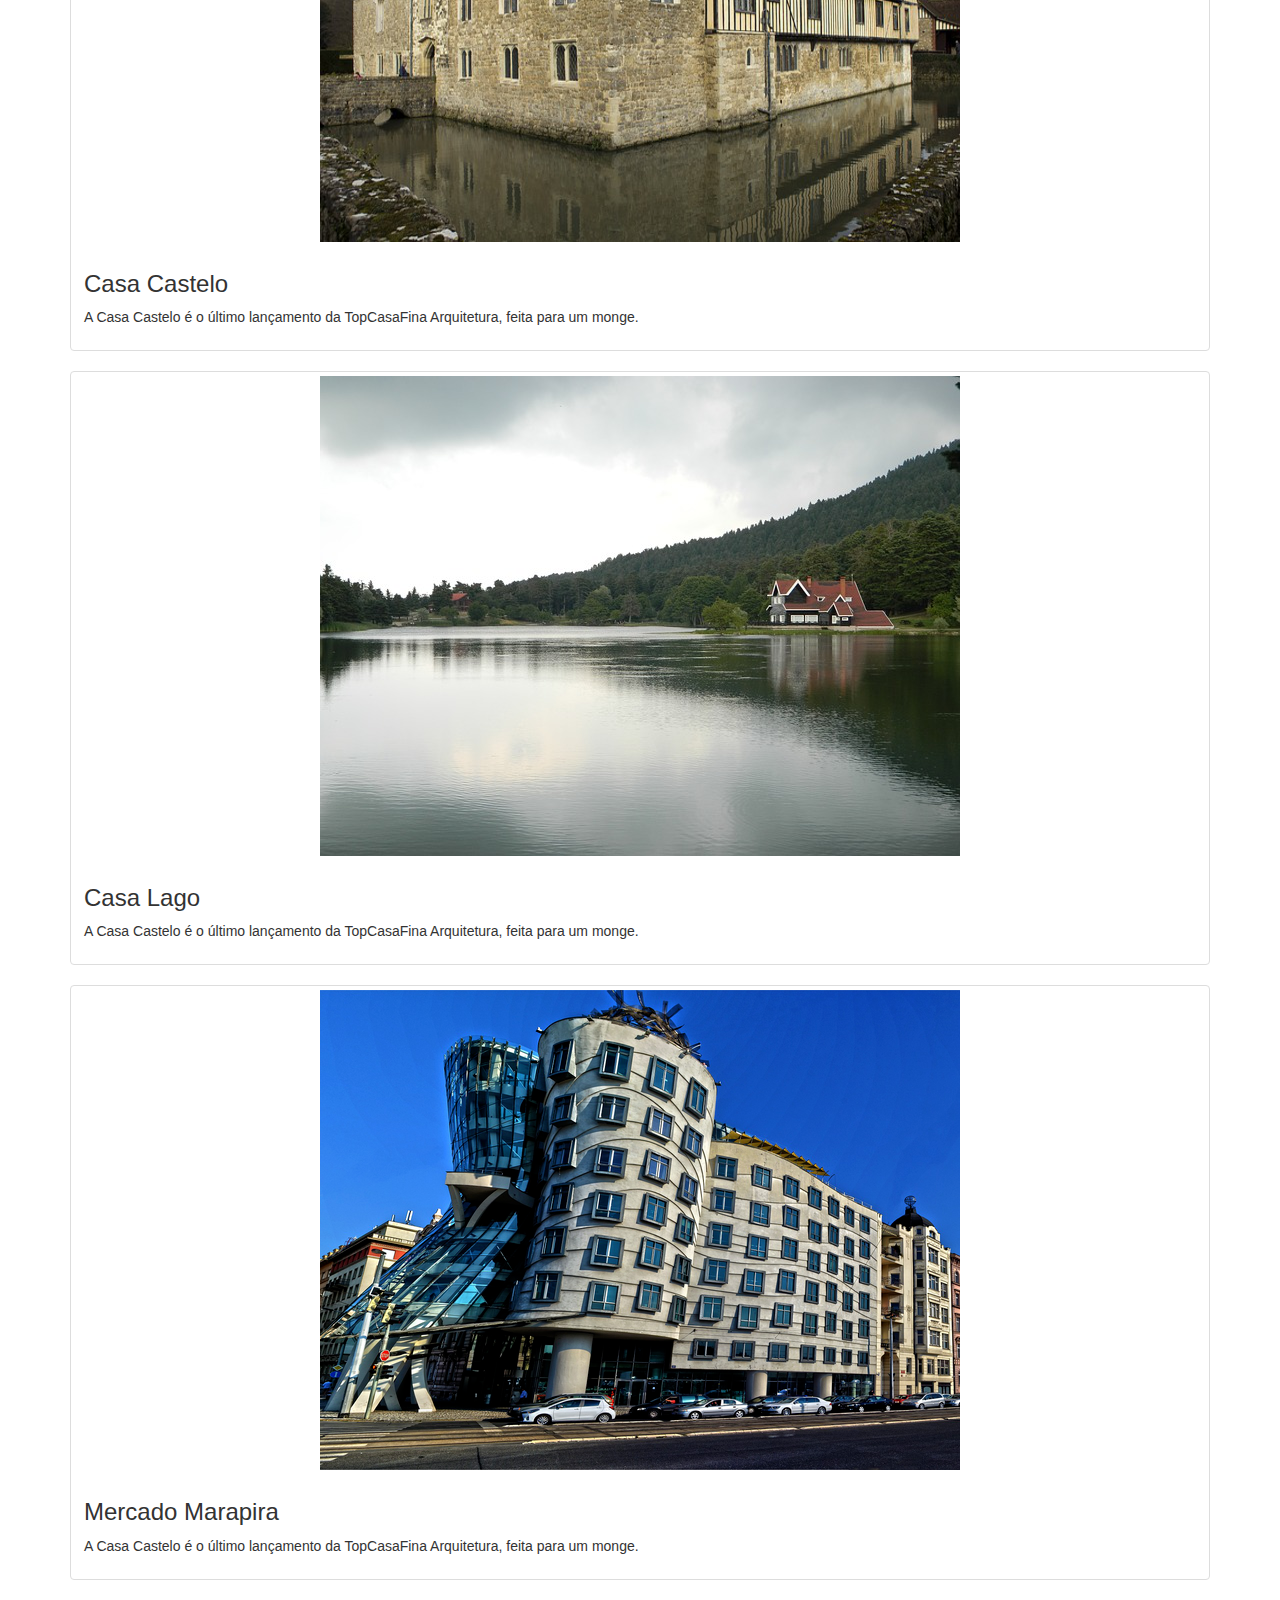
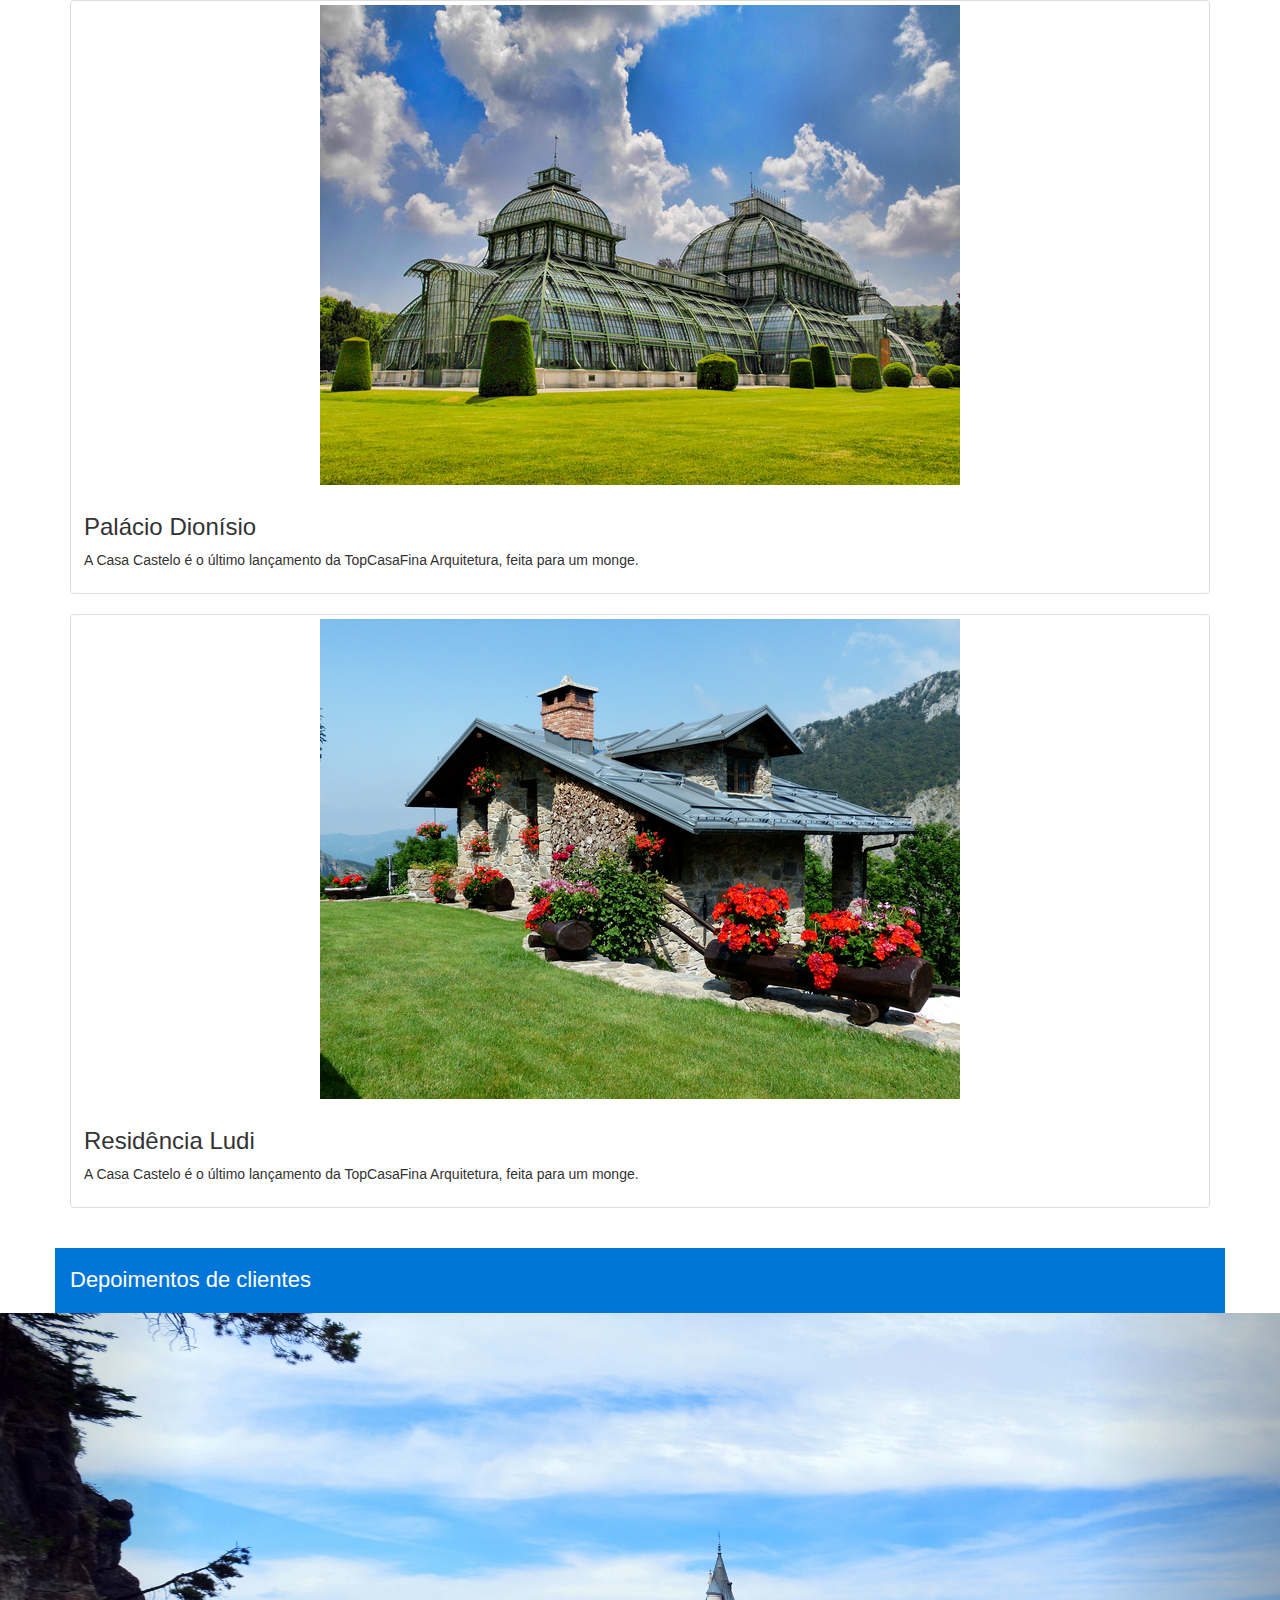
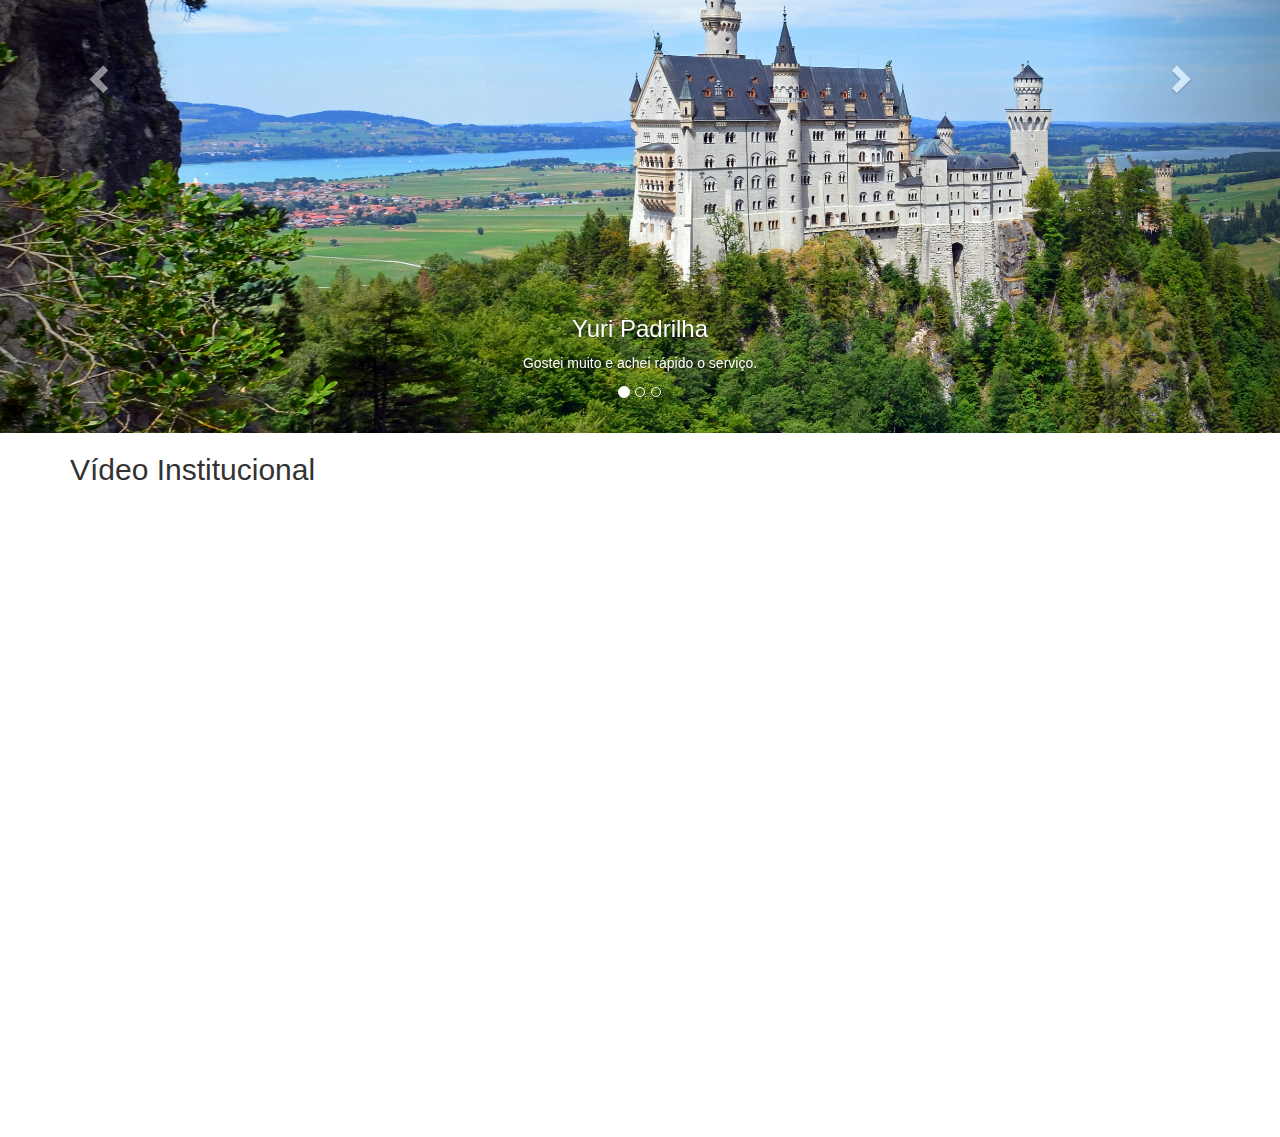
==== commit 9754a30a: "Curso de Bootstrap da Alura: Aula 5 - Vídeo institucional" ====
--- a/index.html
+++ b/index.html
@@ -168,6 +168,16 @@
         </div>
 </section>
 
+<div class="container">
+    <h2>Vídeo Institucional</h2>
+    <div class="embed-responsive embed-responsive-16by9">
+        <iframe width="560" height="315" src="https://www.youtube.com/embed/V4GEKqI25EU"
+                frameborder="0"
+                allow="autoplay; encrypted-media"
+                allowfullscreen></iframe>
+    </div>
+</div>
+
 <script src="https://code.jquery.com/jquery-1.12.4.min.js"></script>
 <script src="https://maxcdn.bootstrapcdn.com/bootstrap/3.3.7/js/bootstrap.min.js"
             integrity="sha384-Tc5IQib027qvyjSMfHjOMaLkfuWVxZxUPnCJA7l2mCWNIpG9mGCD8wGNIcPD7Txa"
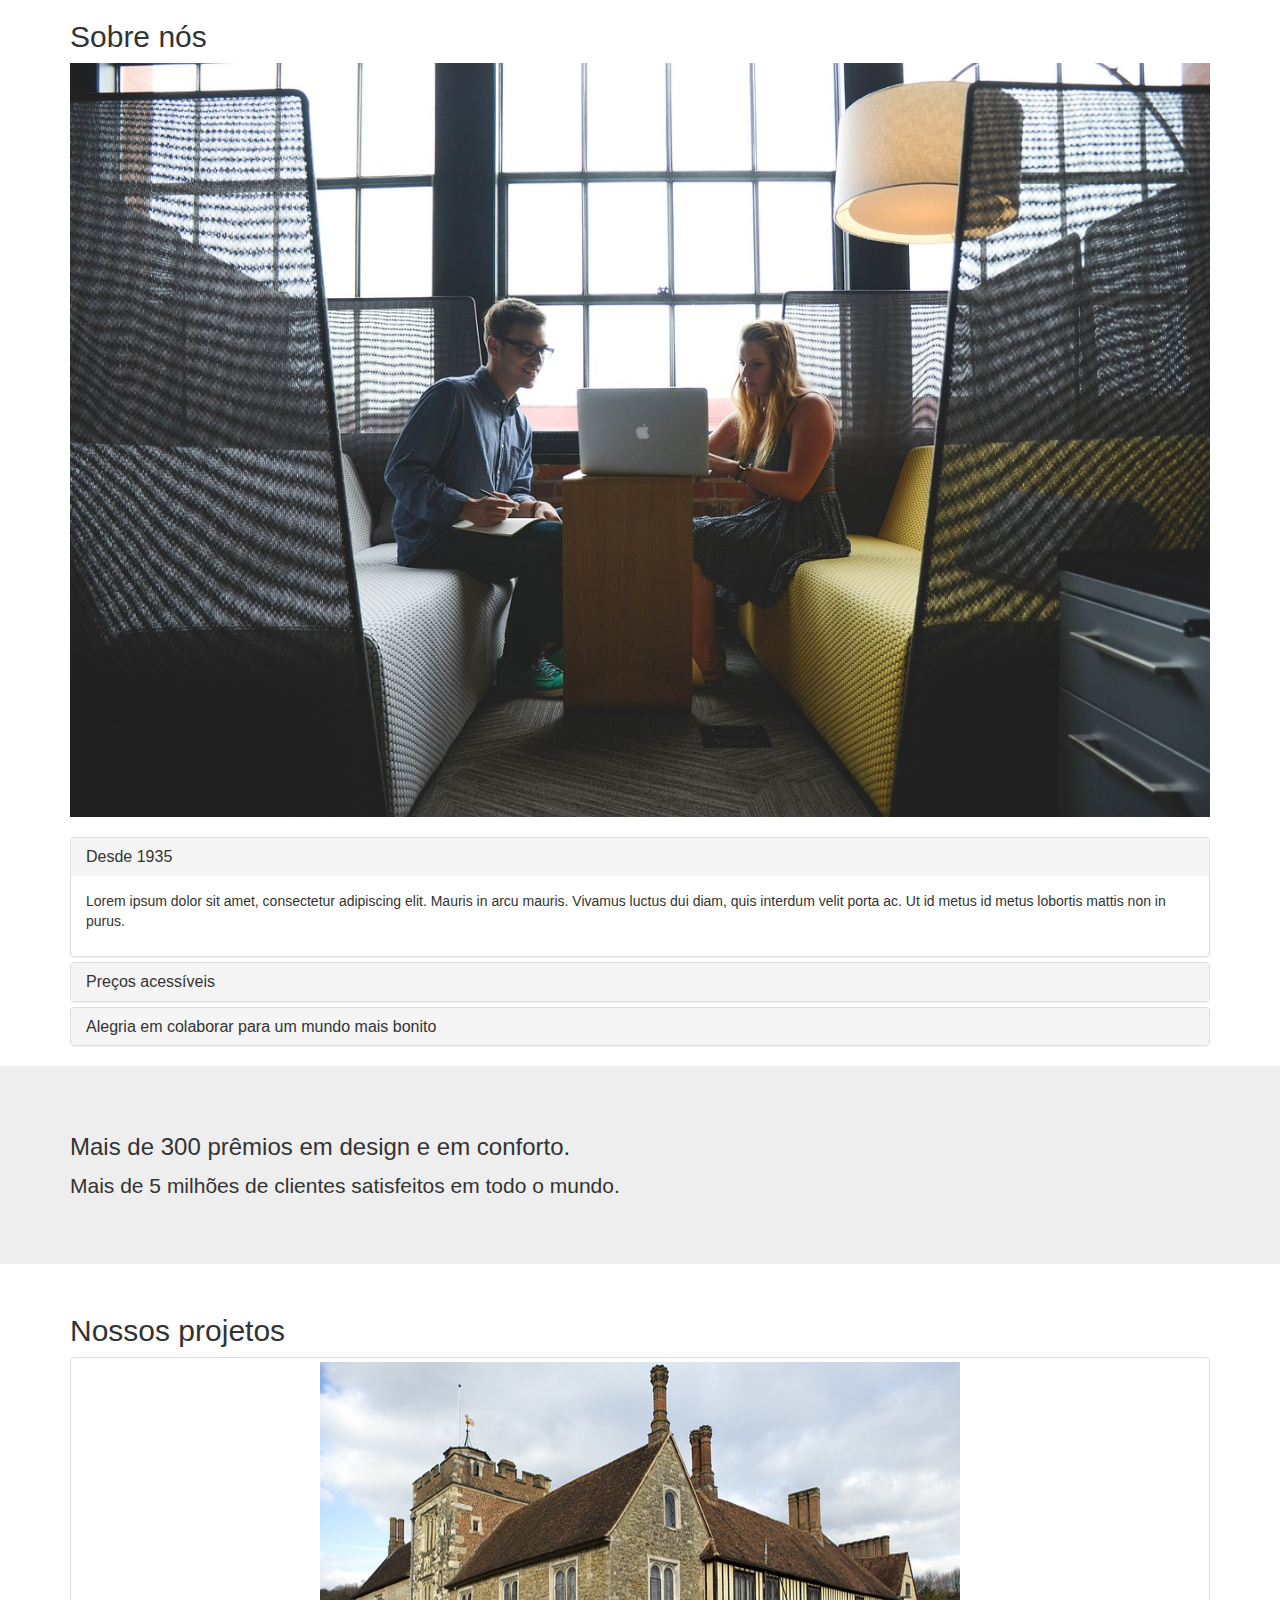
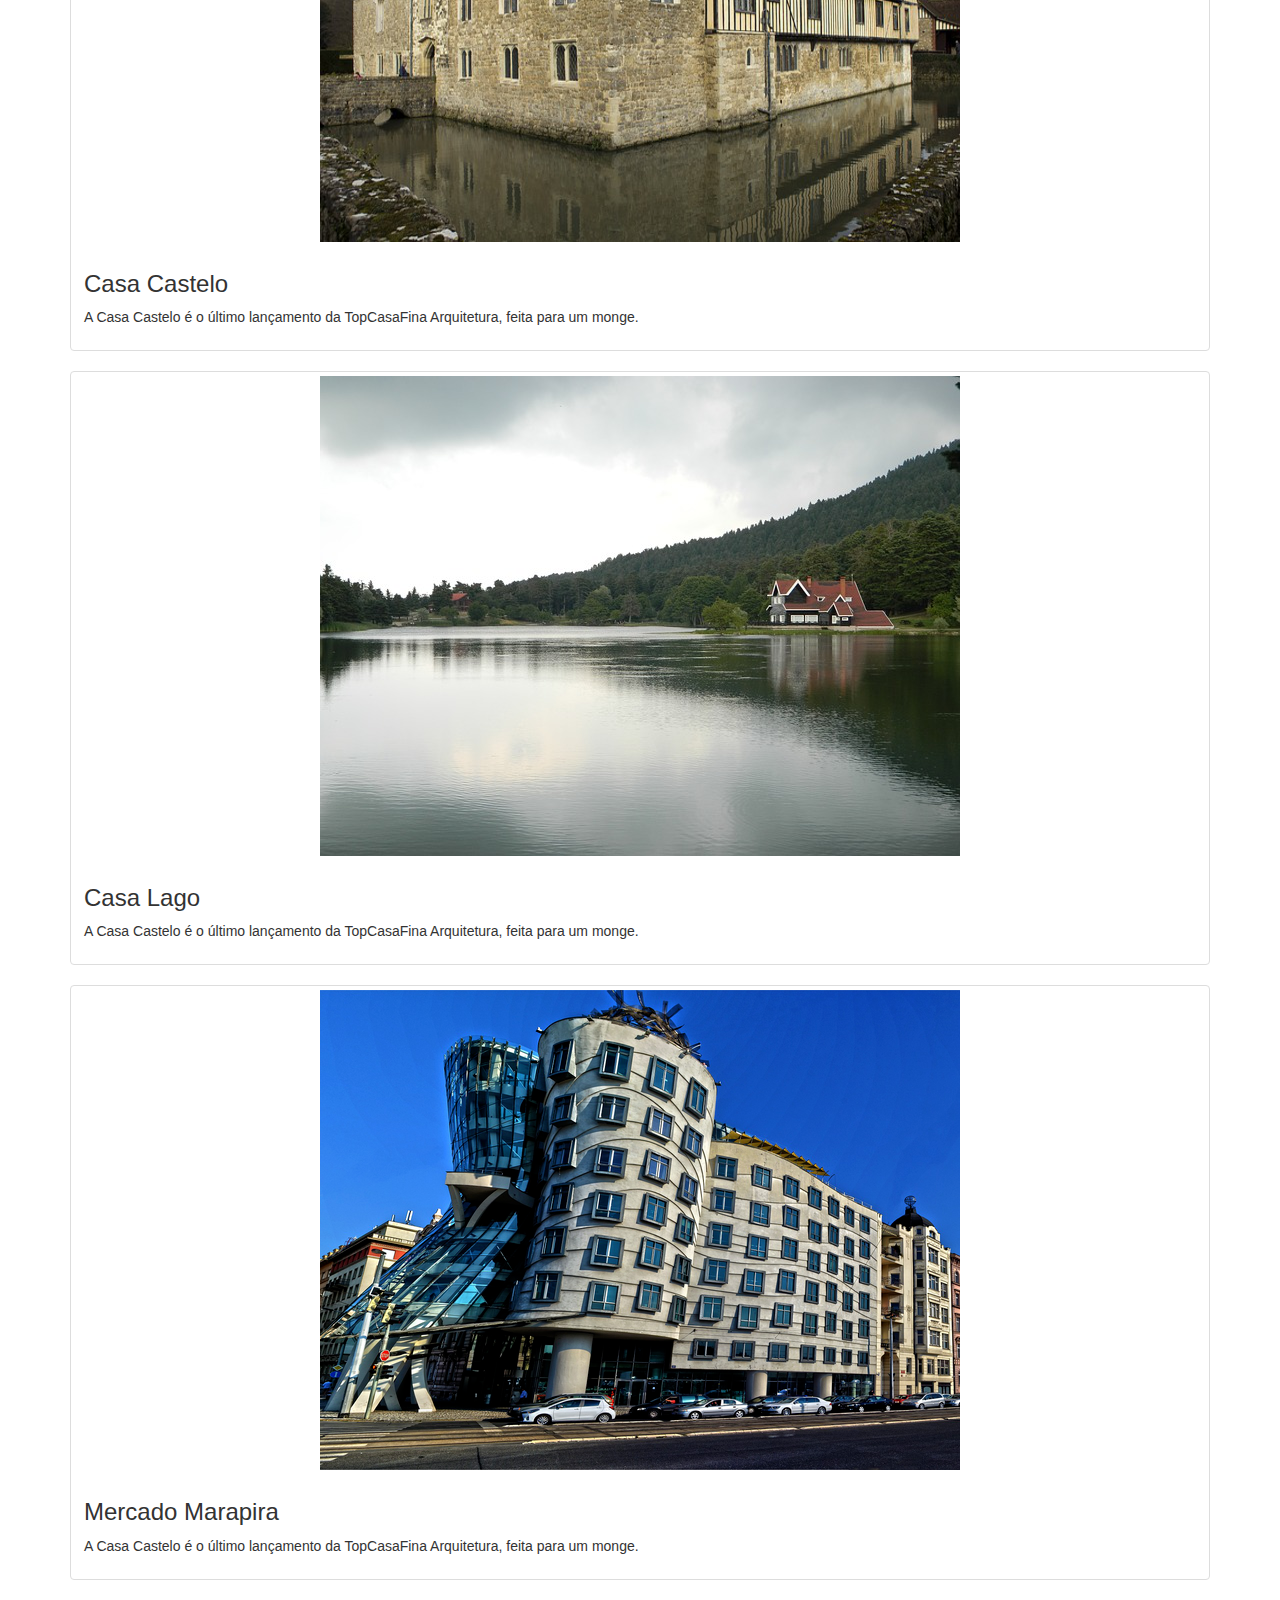
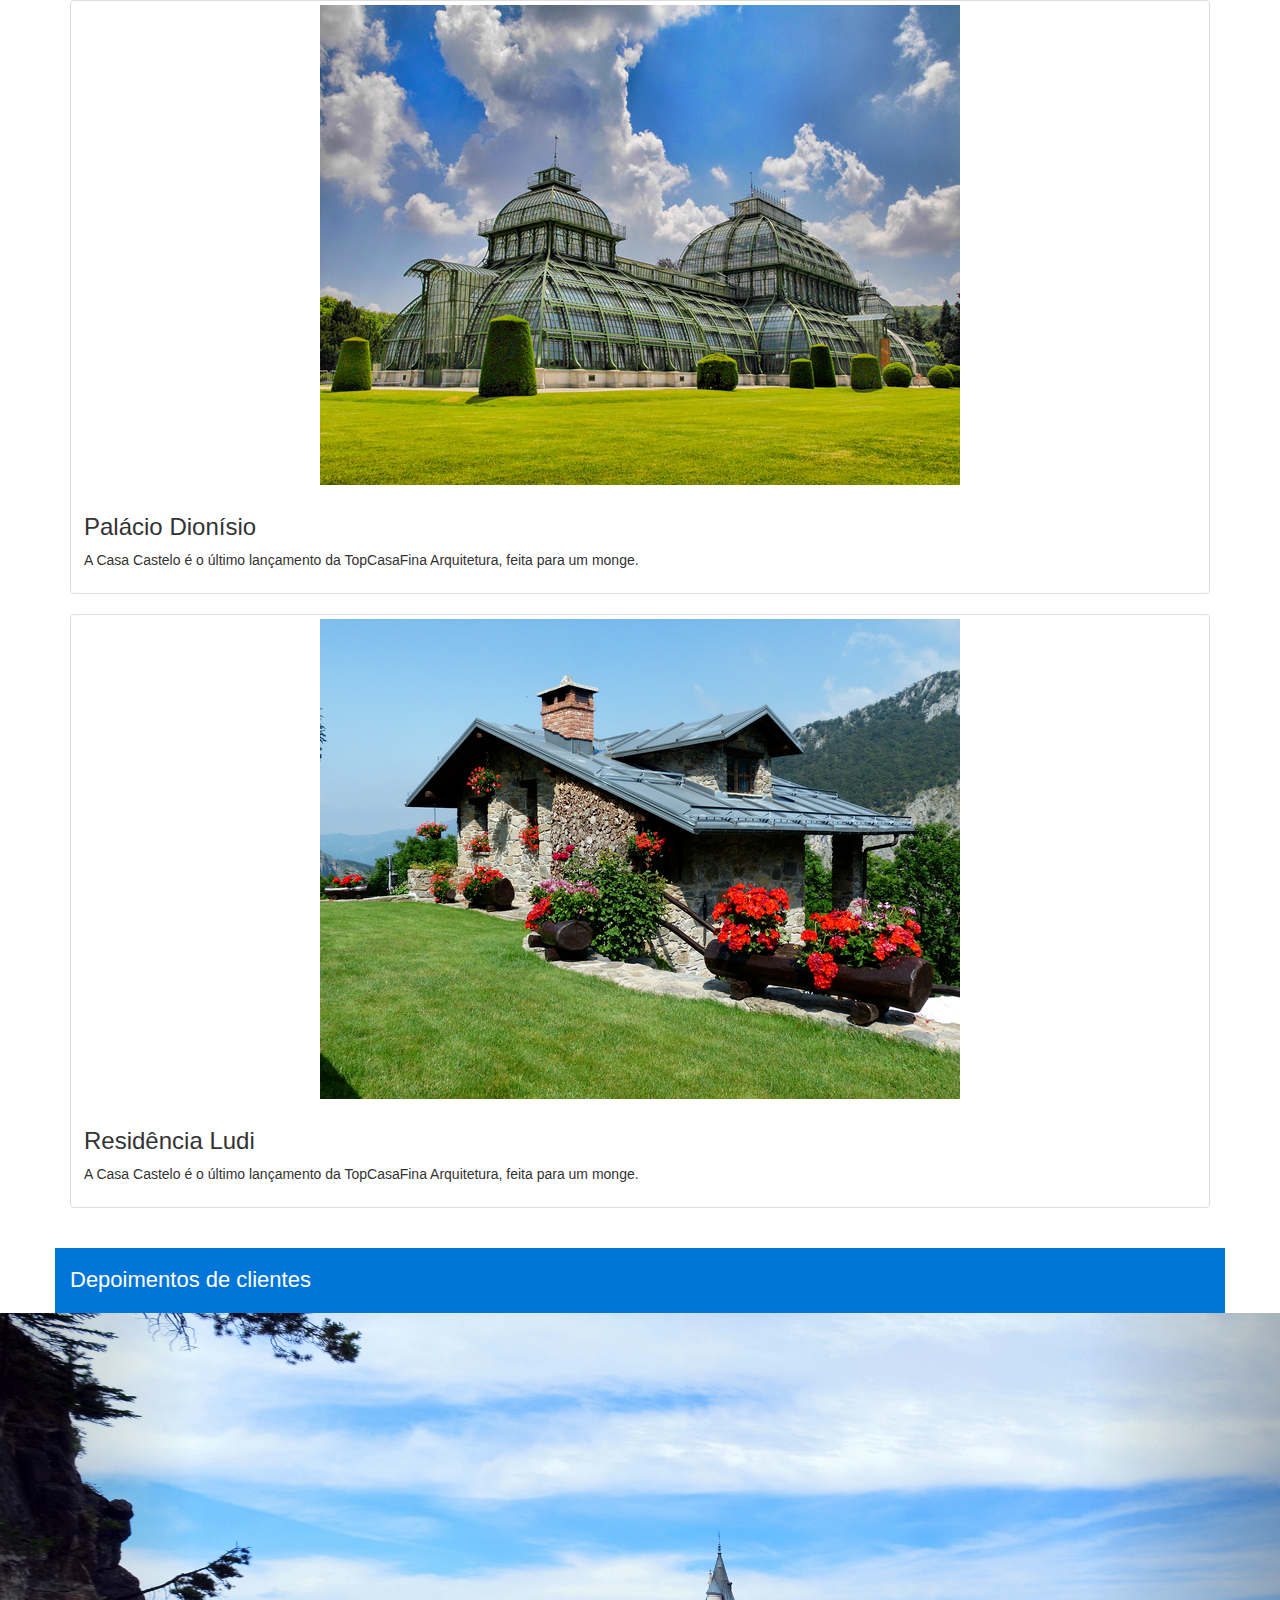
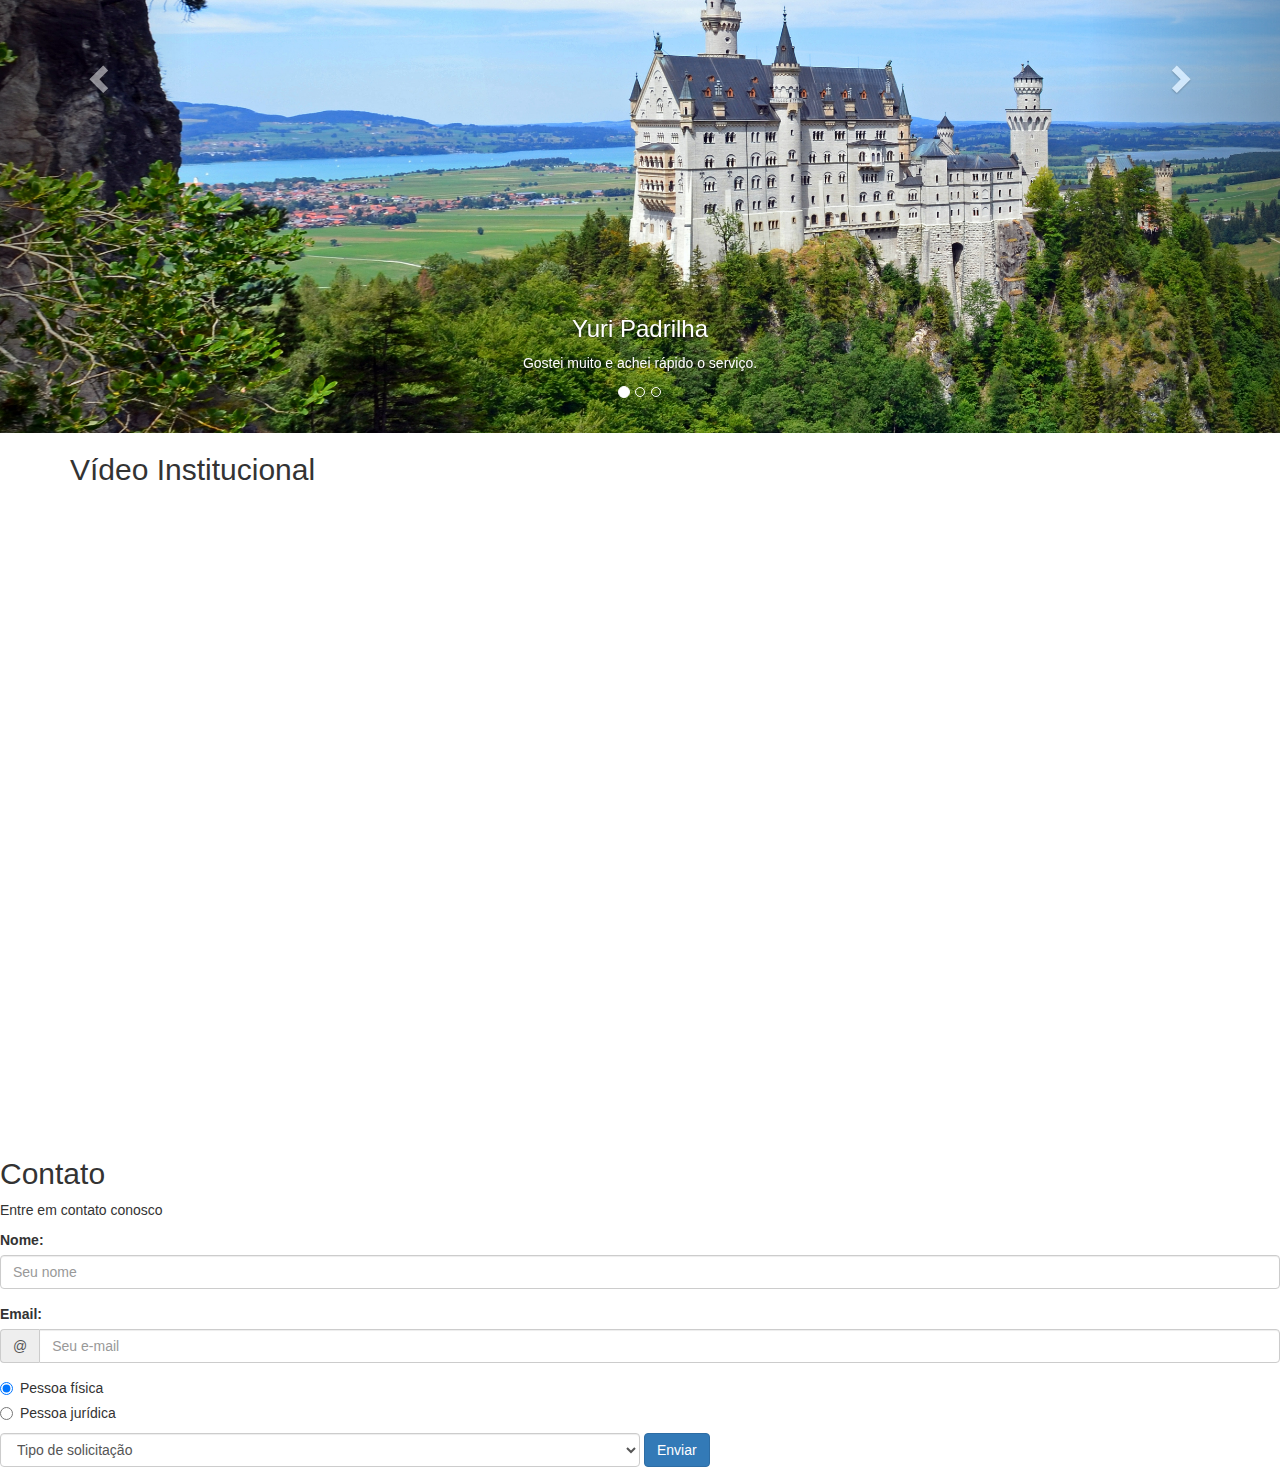
==== commit f8ad8c40: "Curso de Bootstrap da Alura: Aula 5 - Formulário de contato" ====
--- a/index.html
+++ b/index.html
@@ -178,6 +178,49 @@
     </div>
 </div>
 
+<section>
+    <h2>Contato</h2>
+    <p>Entre em contato conosco</p>
+
+    <form action="">
+        <div class="form-group">
+            <label for="contato-name">Nome:</label>
+            <input  class="form-control" id="contato-name" type="text" placeholder="Seu nome">
+        </div>
+
+        <div class="form-group">
+            <label for="contato-email">Email:</label>
+            <div class="input-group">
+                <div class="input-group-addon">@</div>
+                <input id="contato-email" type="email" class="form-control" placeholder="Seu e-mail">
+            </div>
+        </div>
+
+        <div class="radio-group">
+            <div class="radio">
+                <label>
+                    <input type="radio" name="tipo-pessoa" checked>
+                    Pessoa física
+                </label>
+            </div>
+            <div class="radio">
+                <label>
+                    <input type="radio" name="tipo-pessoa">
+                    Pessoa jurídica
+                </label>
+            </div>
+        </div> <!--
+
+        --><select name="" id="" class="contato-select form-control">
+            <option disabled selected>Tipo de solicitação</option>
+            <option value="">Casa</option>
+            <option value="">Apartamento</option>
+            <option value="">Mansão</option>
+        </select>
+        <button class="btn btn-primary" type="submit">Enviar</button>
+    </form>
+</section>
+
 <script src="https://code.jquery.com/jquery-1.12.4.min.js"></script>
 <script src="https://maxcdn.bootstrapcdn.com/bootstrap/3.3.7/js/bootstrap.min.js"
             integrity="sha384-Tc5IQib027qvyjSMfHjOMaLkfuWVxZxUPnCJA7l2mCWNIpG9mGCD8wGNIcPD7Txa"
--- a/css/style.css
+++ b/css/style.css
@@ -9,4 +9,15 @@
     color: #FFF;
     margin-bottom: 0;
     font-size: 22px;
+}
+
+.contato-select,
+.radio-group {
+    width: 50%;
+    display: inline-block;
+    vertical-align: top;
+}
+
+.radio-group .radio:first-child {
+    margin-top: 0;
 }